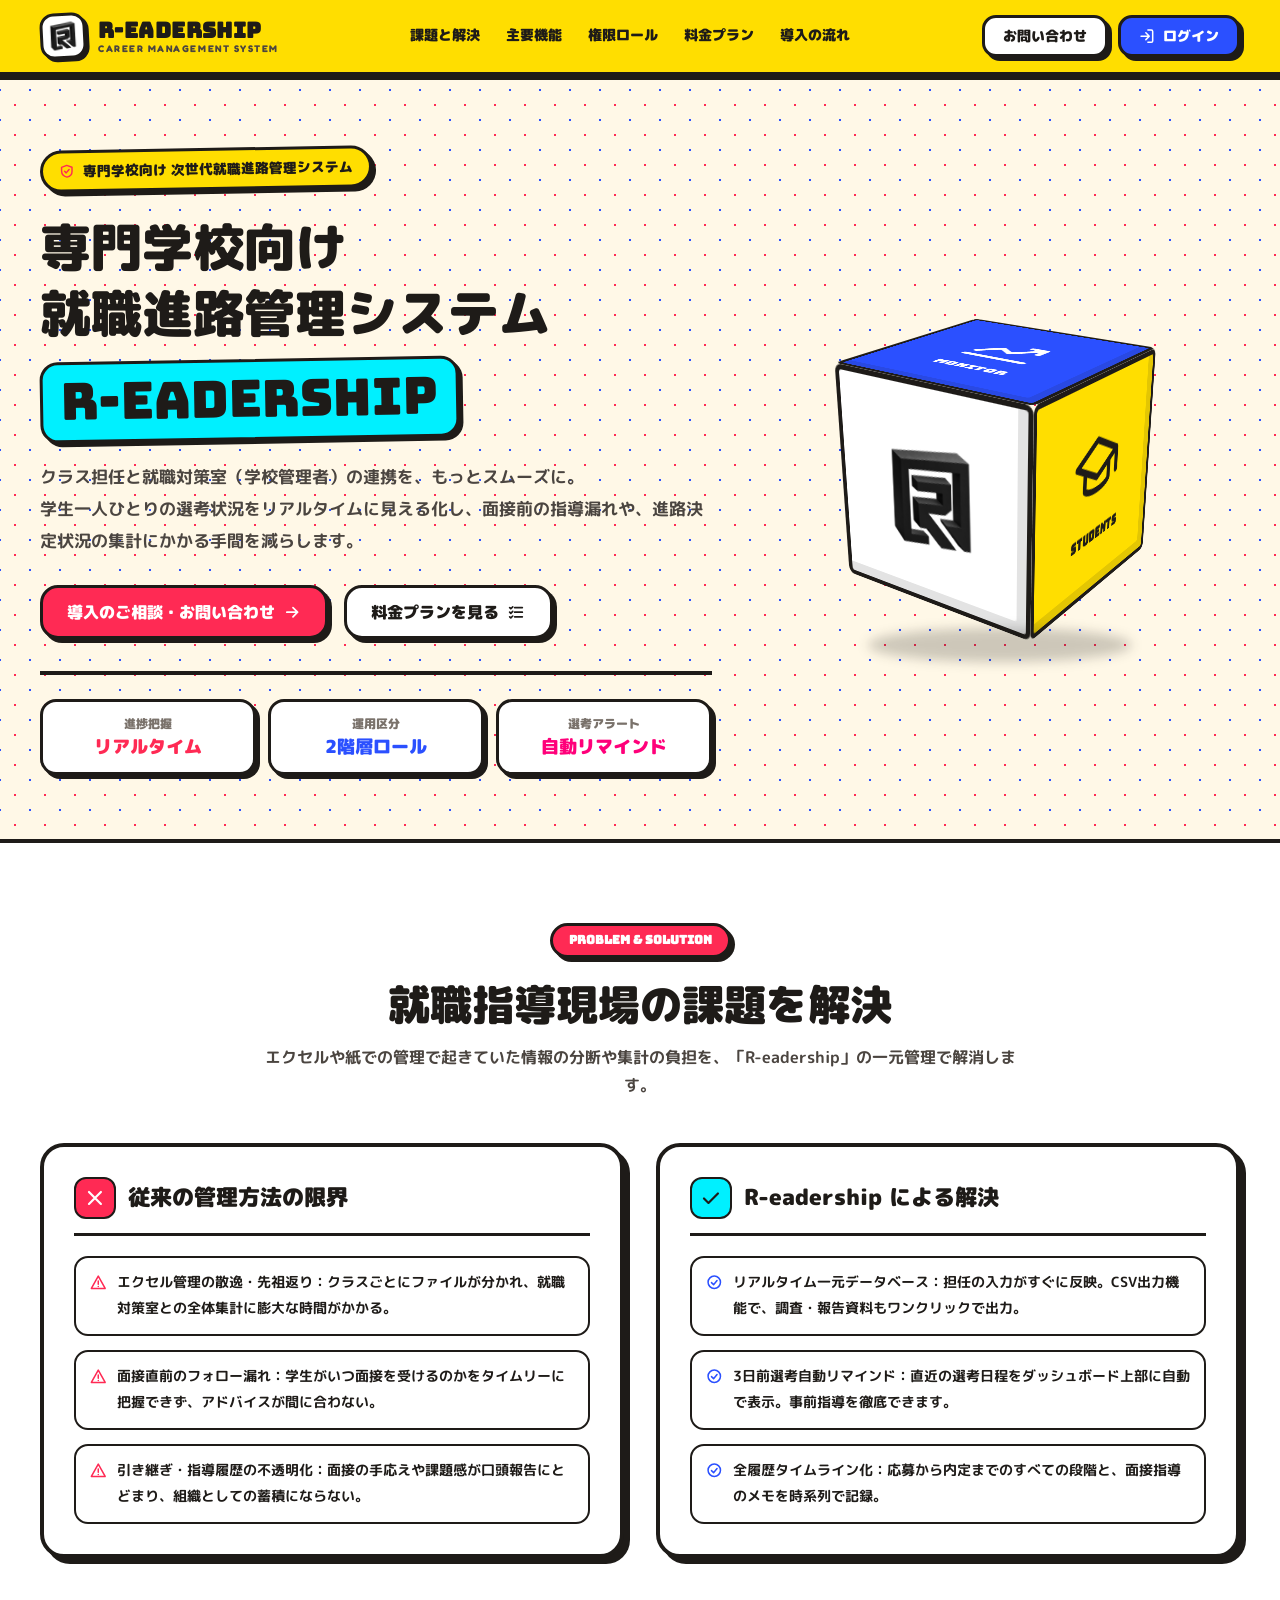
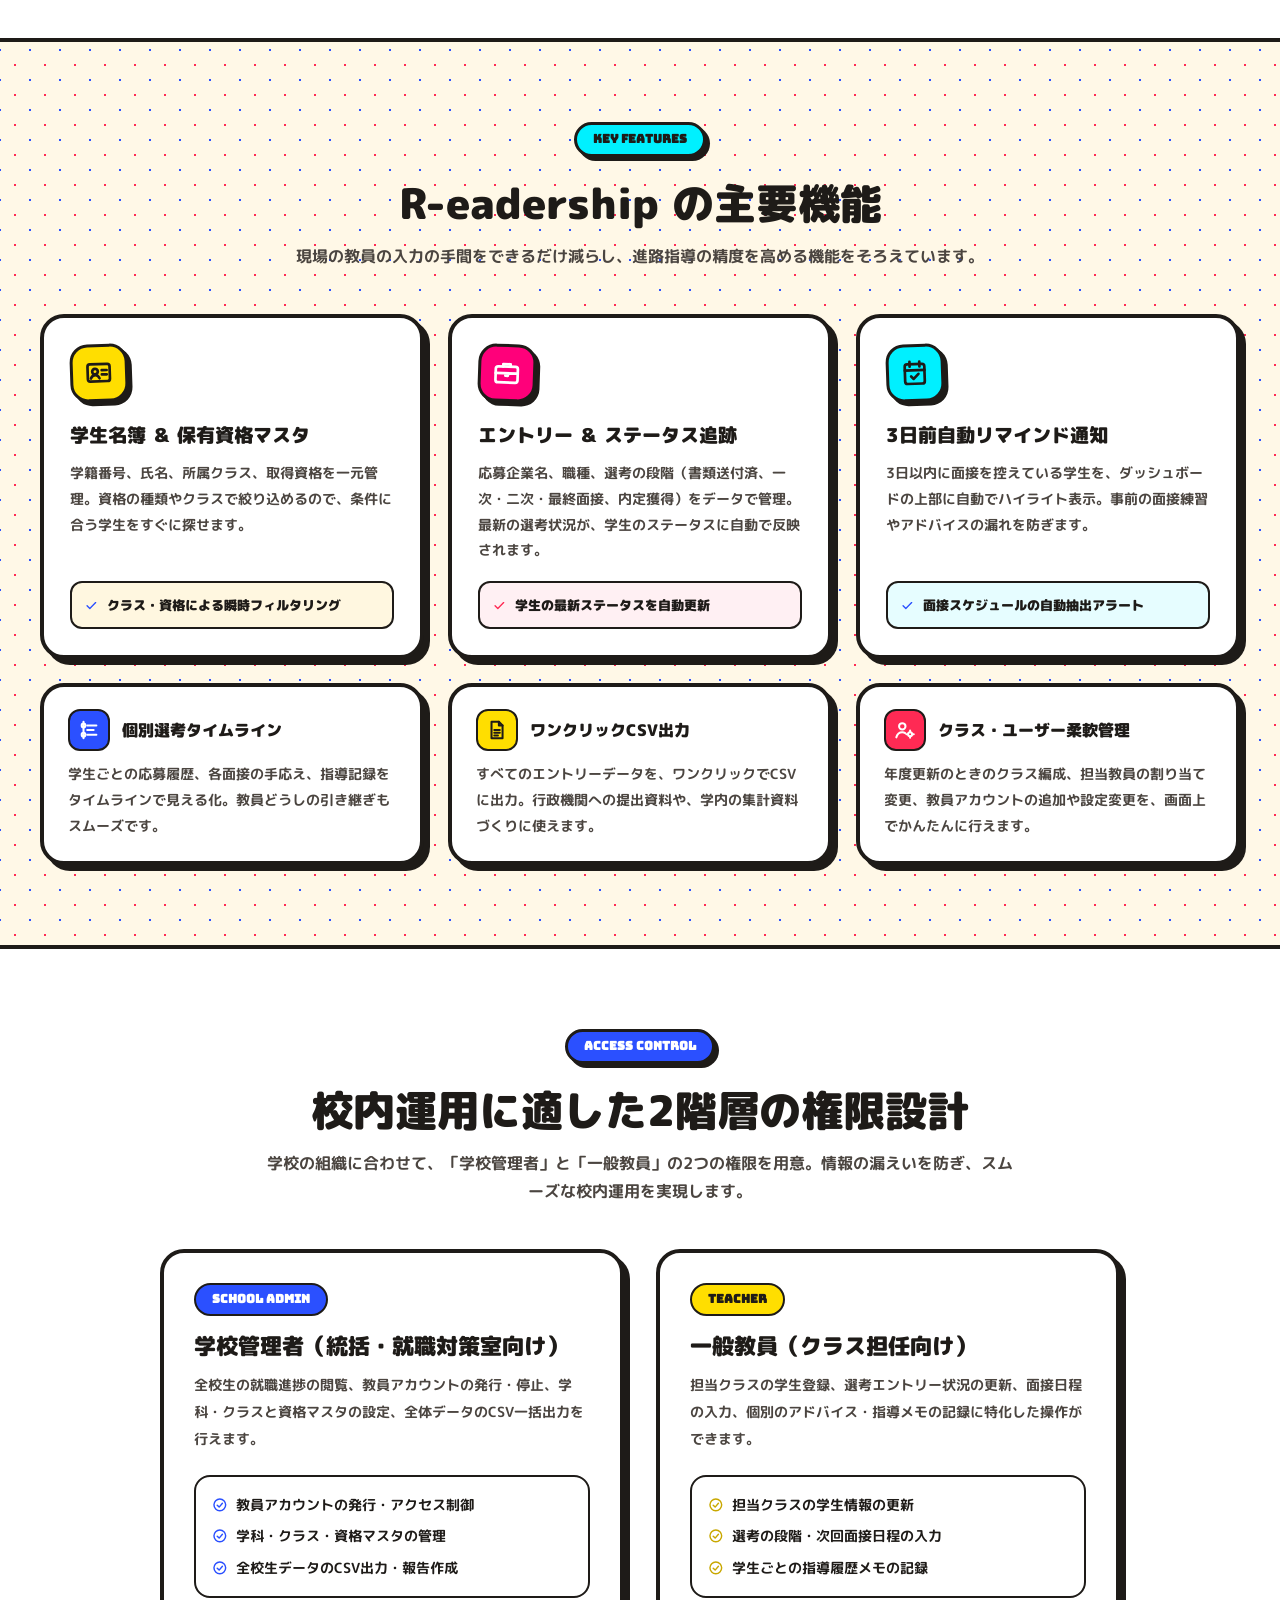
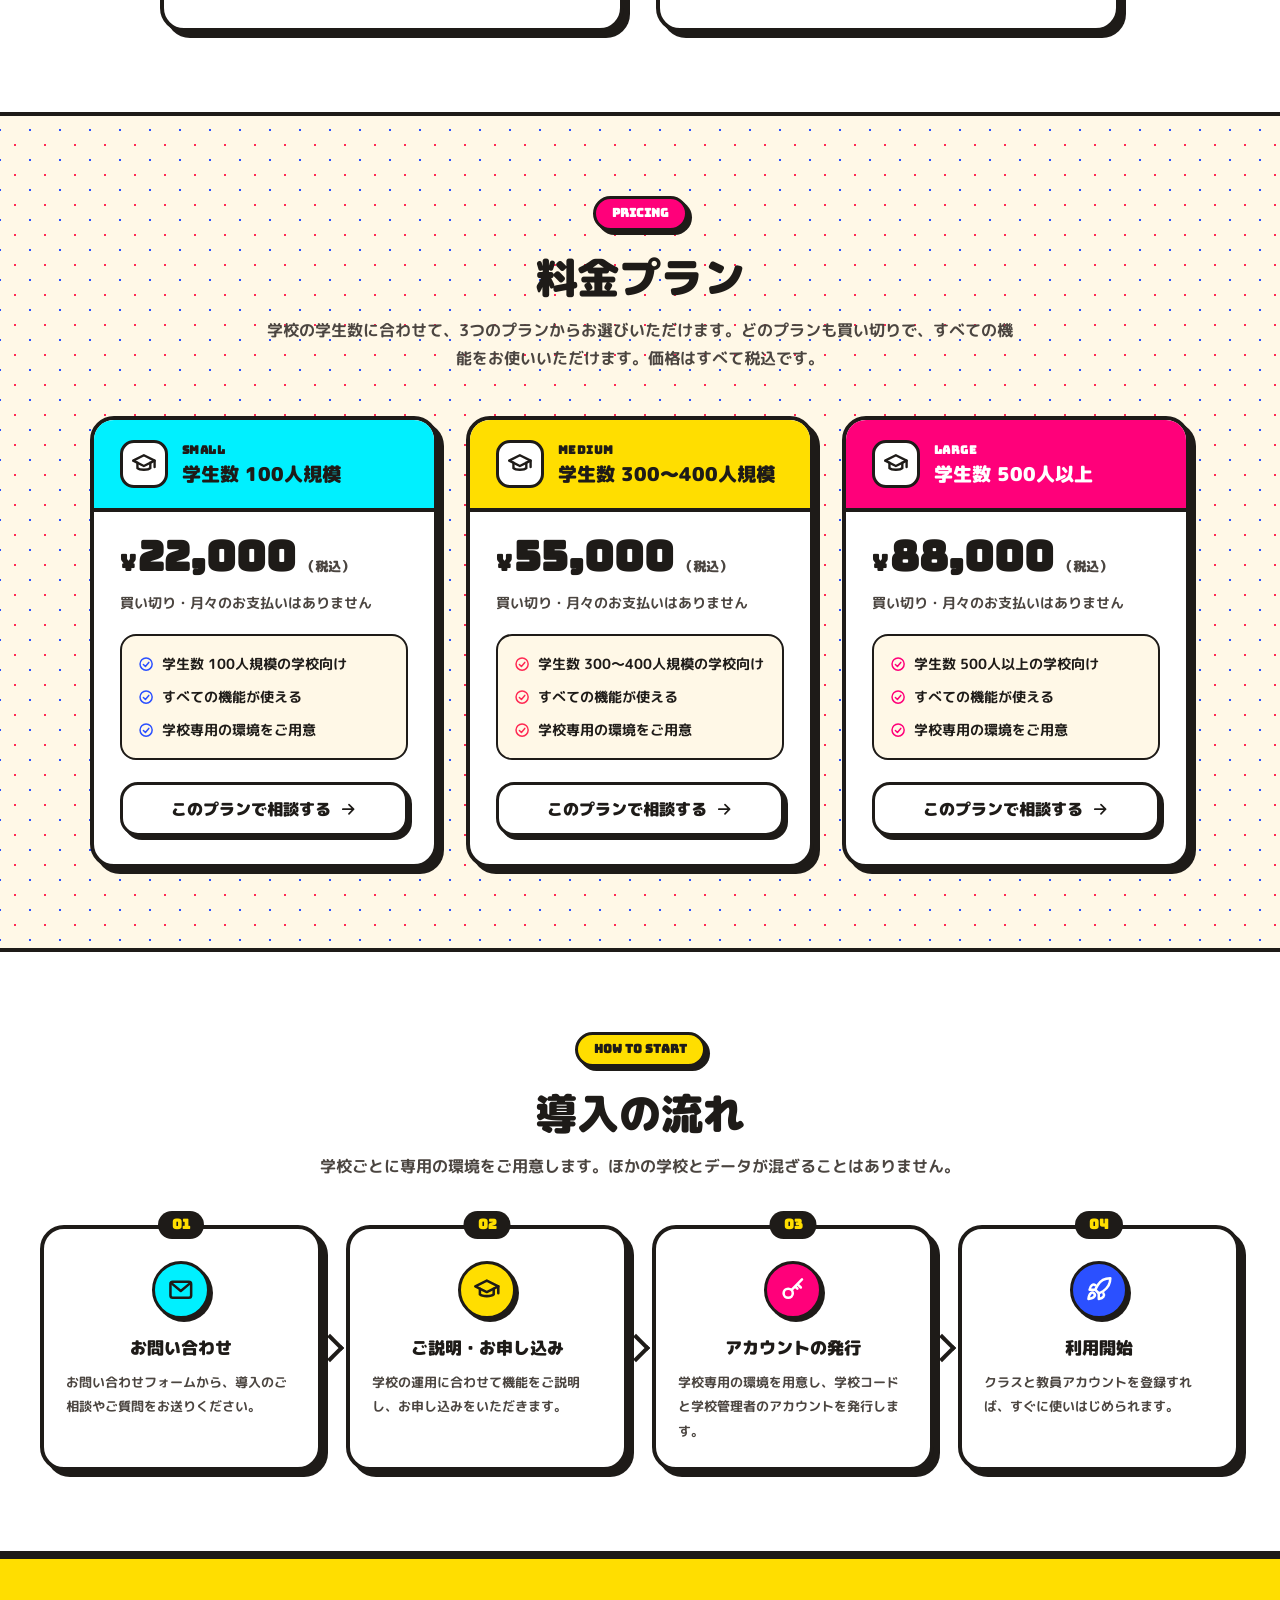
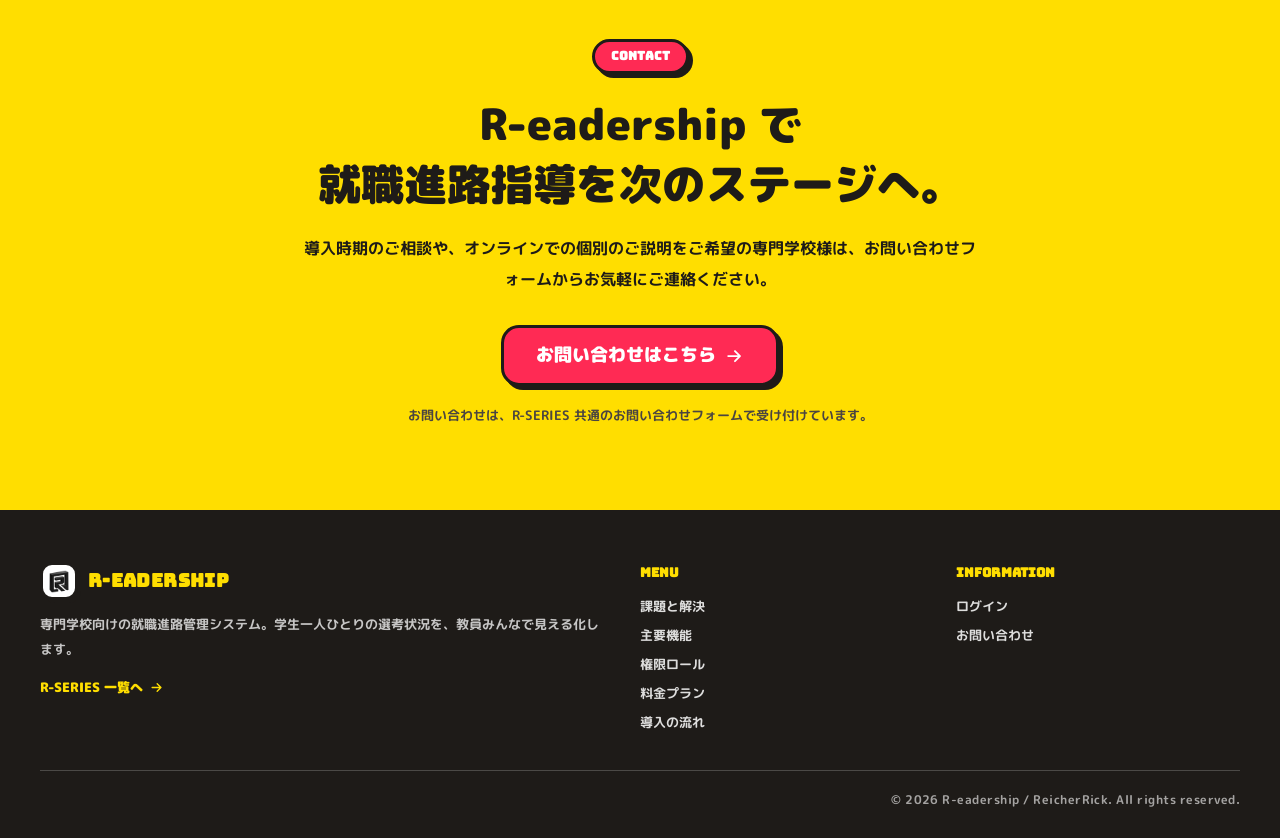
==== frontend/user/index.html @ 1d081dfb "feat(user): change pricing to one-time plans by number of students" ====
<!DOCTYPE html>
<html lang="ja">
<head>
    <meta charset="UTF-8">
    <meta name="viewport" content="width=device-width, initial-scale=1.0">
    <title>R-eadership | 専門学校向け 就職進路管理システム</title>
    <meta name="description" content="R-eadership（リーダーシップ）は、専門学校向けの就職進路管理システムです。学生ごとの選考状況をひと目で把握し、面接前の指導漏れや進路状況の集計の手間を減らします。">
    <link rel="icon" href="img/favicon.png" type="image/png">
    <link rel="preconnect" href="https://fonts.googleapis.com">
    <link rel="preconnect" href="https://fonts.gstatic.com" crossorigin>
    <link href="https://fonts.googleapis.com/css2?family=Bungee&family=Fredoka:wght@500;600;700&family=M+PLUS+Rounded+1c:wght@500;700;800;900&display=swap" rel="stylesheet">
    <link rel="stylesheet" href="css/lp.css">
</head>
<body>

    <!-- アイコン定義（線の太さをそろえたシンプルな線画） -->
    <svg width="0" height="0" class="sprite" aria-hidden="true">
        <symbol id="i-shield" viewBox="0 0 24 24"><path d="M12 3l8 3v6c0 4.5-3.4 8-8 9-4.6-1-8-4.5-8-9V6z"/><path d="M8.5 12l2.5 2.5 4.5-5"/></symbol>
                <symbol id="i-list" viewBox="0 0 24 24"><path d="M10 6h10M10 12h10M10 18h10"/><path d="M3.5 6l1.5 1.5L7.5 5M3.5 12l1.5 1.5 2.5-2.5M3.5 18l1.5 1.5 2.5-2.5"/></symbol>
        <symbol id="i-chart" viewBox="0 0 24 24"><path d="M3 20h18"/><path d="M4 16l5-5 4 3 7-7"/><path d="M16 7h4v4"/></symbol>
        <symbol id="i-arrow-right" viewBox="0 0 24 24"><path d="M5 12h14M13 6l6 6-6 6"/></symbol>
        <symbol id="i-check-circle" viewBox="0 0 24 24"><circle cx="12" cy="12" r="9"/><path d="M8 12.5l3 3 5-6"/></symbol>
        <symbol id="i-check" viewBox="0 0 24 24"><path d="M5 12.5l4.5 4.5L19 7.5"/></symbol>
        <symbol id="i-lock" viewBox="0 0 24 24"><rect x="5" y="11" width="14" height="10" rx="2"/><path d="M8 11V7a4 4 0 0 1 8 0v4"/></symbol>
        <symbol id="i-x" viewBox="0 0 24 24"><path d="M6 6l12 12M18 6L6 18"/></symbol>
        <symbol id="i-warn" viewBox="0 0 24 24"><path d="M12 3l10 18H2z"/><path d="M12 10v5M12 18h.01"/></symbol>
        <symbol id="i-idcard" viewBox="0 0 24 24"><rect x="3" y="5" width="18" height="14" rx="2"/><circle cx="9" cy="11" r="2.3"/><path d="M5.5 16.5c.8-1.8 2-2.6 3.5-2.6s2.7.8 3.5 2.6M14.5 10h4M14.5 13.5h4"/></symbol>
        <symbol id="i-briefcase" viewBox="0 0 24 24"><rect x="3" y="7" width="18" height="13" rx="2"/><path d="M9 7V5h6v2M3 12.5h18M11 12.5v2h2v-2"/></symbol>
        <symbol id="i-calendar" viewBox="0 0 24 24"><rect x="4" y="5" width="16" height="16" rx="2"/><path d="M8 3v4M16 3v4M4 10h16M9 15l2 2 4-4"/></symbol>
        <symbol id="i-timeline" viewBox="0 0 24 24"><path d="M6 3v18"/><circle cx="6" cy="7" r="2"/><circle cx="6" cy="17" r="2"/><path d="M10 7h10M10 12h7M10 17h10"/></symbol>
        <symbol id="i-csv" viewBox="0 0 24 24"><path d="M6 3h8l4 4v14H6z"/><path d="M14 3v4h4"/><path d="M9 12h6M9 15h6M9 18h4"/></symbol>
        <symbol id="i-usergear" viewBox="0 0 24 24"><circle cx="9" cy="8" r="3.5"/><path d="M2.5 20c1-3.5 3.5-5.5 6.5-5.5 1.2 0 2.3.3 3.2.8"/><circle cx="17.5" cy="16.5" r="2.2"/><path d="M17.5 12.5v1.8M17.5 18.7v1.8M13.5 16.5h1.8M19.7 16.5h1.8"/></symbol>
        <symbol id="i-mail" viewBox="0 0 24 24"><rect x="3" y="5" width="18" height="14" rx="2"/><path d="M3.5 6l8.5 7 8.5-7"/></symbol>
        <symbol id="i-key" viewBox="0 0 24 24"><circle cx="8" cy="15" r="4"/><path d="M11 12l9-9M16 7l3 3M14 9l2 2"/></symbol>
        <symbol id="i-school" viewBox="0 0 24 24"><path d="M2 9l10-5 10 5-10 5z"/><path d="M6 11v5c2 2 10 2 12 0v-5M22 9v6"/></symbol>
        <symbol id="i-login" viewBox="0 0 24 24"><path d="M10 17l5-5-5-5M15 12H3"/><path d="M13 3h5a2 2 0 0 1 2 2v14a2 2 0 0 1-2 2h-5"/></symbol>
        <symbol id="i-rocket" viewBox="0 0 24 24"><path d="M5 15c-1.5 1.2-2 5-2 5s3.8-.5 5-2c.7-.8.7-2.1-.1-2.9a2.1 2.1 0 0 0-2.9-.1z"/><path d="M12 15l-3-3a22 22 0 0 1 2-4A12.9 12.9 0 0 1 22 2c0 2.7-.8 7.5-6 11a22 22 0 0 1-4 2z"/><path d="M9 12H4s.5-3 2-4c1.6-1.1 3 0 3 0M12 15v5s3-.5 4-2c1.1-1.6 0-3 0-3"/></symbol>
    </svg>

    <!-- ================= HEADER ================= -->
    <header class="site-header" id="top">
        <div class="header-inner">
            <a href="#top" class="brand" aria-label="R-eadership トップへ">
                <span class="brand-mark"><img src="img/logo.png" alt="" width="30" height="34"></span>
                <span class="brand-text">
                    <span class="brand-name">R-eadership</span>
                    <span class="brand-sub">CAREER MANAGEMENT SYSTEM</span>
                </span>
            </a>
            <nav class="header-nav" aria-label="ページ内メニュー">
                <a href="#problems">課題と解決</a>
                <a href="#features">主要機能</a>
                <a href="#roles">権限ロール</a>
                <a href="#pricing">料金プラン</a>
                <a href="#flow">導入の流れ</a>
            </nav>
            <div class="header-actions">
                <a href="https://jprojectsriki-cpu.github.io/rikis_collection/#contact" class="pop-btn btn-white btn-sm header-contact">
                    <span>お問い合わせ</span>
                </a>
                <a href="login.html" class="pop-btn btn-blue btn-sm header-login">
                    <svg class="icon"><use href="#i-login"/></svg><span>ログイン</span>
                </a>
            </div>
        </div>
    </header>

    <main>
        <!-- ================= HERO ================= -->
        <section class="hero">
            <div class="container hero-grid">
                <div class="hero-text">
                    <p class="hero-badge"><svg class="icon"><use href="#i-shield"/></svg>専門学校向け 次世代就職進路管理システム</p>
                    <h1 class="hero-title">
                        専門学校向け<br>
                        就職進路管理システム<br>
                        <span class="hero-name">R-eadership</span>
                    </h1>
                    <p class="hero-lead">
                        クラス担任と就職対策室（学校管理者）の連携を、もっとスムーズに。<br class="hide-sp">
                        学生一人ひとりの選考状況をリアルタイムに見える化し、面接前の指導漏れや、進路決定状況の集計にかかる手間を減らします。
                    </p>
                    <div class="hero-actions">
                        <a href="https://jprojectsriki-cpu.github.io/rikis_collection/#contact" class="pop-btn btn-red">
                            <span>導入のご相談・お問い合わせ</span><svg class="icon"><use href="#i-arrow-right"/></svg>
                        </a>
                        <a href="#pricing" class="pop-btn btn-white">
                            <span>料金プランを見る</span><svg class="icon"><use href="#i-list"/></svg>
                        </a>
                    </div>
                    <div class="hero-metrics">
                        <div class="metric">
                            <p class="metric-label">進捗把握</p>
                            <p class="metric-value c-red">リアルタイム</p>
                        </div>
                        <div class="metric">
                            <p class="metric-label">運用区分</p>
                            <p class="metric-value c-blue">2階層ロール</p>
                        </div>
                        <div class="metric">
                            <p class="metric-label">選考アラート</p>
                            <p class="metric-value c-pink">自動リマインド</p>
                        </div>
                    </div>
                </div>

                <!-- 3Dのオブジェクト（ゆっくり回るキューブ） -->
                <div class="hero-visual" aria-hidden="true">
                    <div class="cube-scene">
                        <div class="cube">
                            <div class="cube-face face-front"><img src="img/logo.png" alt="" width="96" height="110"></div>
                            <div class="cube-face face-right bg-yellow"><svg class="icon"><use href="#i-school"/></svg><span>STUDENTS</span></div>
                            <div class="cube-face face-back bg-cyan"><svg class="icon"><use href="#i-briefcase"/></svg><span>ENTRY</span></div>
                            <div class="cube-face face-left bg-pink c-white"><svg class="icon"><use href="#i-calendar"/></svg><span>REMIND</span></div>
                            <div class="cube-face face-top bg-blue c-white"><svg class="icon"><use href="#i-chart"/></svg><span>MONITOR</span></div>
                            <div class="cube-face face-bottom bg-red c-white"><svg class="icon"><use href="#i-check-circle"/></svg><span>SUCCESS</span></div>
                        </div>
                        <div class="cube-shadow"></div>
                    </div>
                </div>
            </div>
        </section>

        <!-- ================= 課題と解決 ================= -->
        <section class="section section-white" id="problems">
            <div class="container">
                <div class="section-head">
                    <span class="section-badge bg-red">PROBLEM &amp; SOLUTION</span>
                    <h2 class="section-title">就職指導現場の課題を解決</h2>
                    <p class="section-lead">エクセルや紙での管理で起きていた情報の分断や集計の負担を、「R-eadership」の一元管理で解消します。</p>
                </div>

                <div class="compare">
                    <div class="compare-card pop-card bg-cream">
                        <div class="compare-head">
                            <span class="compare-icon bg-red"><svg class="icon"><use href="#i-x"/></svg></span>
                            <h3>従来の管理方法の限界</h3>
                        </div>
                        <ul class="compare-list">
                            <li><svg class="icon c-red"><use href="#i-warn"/></svg><span><strong>エクセル管理の散逸・先祖返り：</strong>クラスごとにファイルが分かれ、就職対策室との全体集計に膨大な時間がかかる。</span></li>
                            <li><svg class="icon c-red"><use href="#i-warn"/></svg><span><strong>面接直前のフォロー漏れ：</strong>学生がいつ面接を受けるのかをタイムリーに把握できず、アドバイスが間に合わない。</span></li>
                            <li><svg class="icon c-red"><use href="#i-warn"/></svg><span><strong>引き継ぎ・指導履歴の不透明化：</strong>面接の手応えや課題感が口頭報告にとどまり、組織としての蓄積にならない。</span></li>
                        </ul>
                    </div>

                    <div class="compare-card pop-card bg-amber-strong">
                        <div class="compare-head">
                            <span class="compare-icon bg-cyan"><svg class="icon"><use href="#i-check"/></svg></span>
                            <h3>R-eadership による解決</h3>
                        </div>
                        <ul class="compare-list">
                            <li><svg class="icon c-blue"><use href="#i-check-circle"/></svg><span><strong>リアルタイム一元データベース：</strong>担任の入力がすぐに反映。CSV出力機能で、調査・報告資料もワンクリックで出力。</span></li>
                            <li><svg class="icon c-blue"><use href="#i-check-circle"/></svg><span><strong>3日前選考自動リマインド：</strong>直近の選考日程をダッシュボード上部に自動で表示。事前指導を徹底できます。</span></li>
                            <li><svg class="icon c-blue"><use href="#i-check-circle"/></svg><span><strong>全履歴タイムライン化：</strong>応募から内定までのすべての段階と、面接指導のメモを時系列で記録。</span></li>
                        </ul>
                    </div>
                </div>
            </div>
        </section>

        <!-- ================= 主要機能 ================= -->
        <section class="section" id="features">
            <div class="container">
                <div class="section-head">
                    <span class="section-badge bg-cyan">KEY FEATURES</span>
                    <h2 class="section-title">R-eadership の主要機能</h2>
                    <p class="section-lead">現場の教員の入力の手間をできるだけ減らし、進路指導の精度を高める機能をそろえています。</p>
                </div>

                <div class="feature-grid">
                    <article class="feature pop-card">
                        <div>
                            <span class="feature-icon bg-yellow tilt-l"><svg class="icon"><use href="#i-idcard"/></svg></span>
                            <h3>学生名簿 ＆ 保有資格マスタ</h3>
                            <p>学籍番号、氏名、所属クラス、取得資格を一元管理。資格の種類やクラスで絞り込めるので、条件に合う学生をすぐに探せます。</p>
                        </div>
                        <p class="feature-point bg-amber"><svg class="icon c-blue"><use href="#i-check"/></svg>クラス・資格による瞬時フィルタリング</p>
                    </article>
                    <article class="feature pop-card">
                        <div>
                            <span class="feature-icon bg-pink c-white tilt-r"><svg class="icon"><use href="#i-briefcase"/></svg></span>
                            <h3>エントリー ＆ ステータス追跡</h3>
                            <p>応募企業名、職種、選考の段階（書類送付済、一次・二次・最終面接、内定獲得）をデータで管理。最新の選考状況が、学生のステータスに自動で反映されます。</p>
                        </div>
                        <p class="feature-point bg-rose"><svg class="icon c-red"><use href="#i-check"/></svg>学生の最新ステータスを自動更新</p>
                    </article>
                    <article class="feature pop-card">
                        <div>
                            <span class="feature-icon bg-cyan tilt-l"><svg class="icon"><use href="#i-calendar"/></svg></span>
                            <h3>3日前自動リマインド通知</h3>
                            <p>3日以内に面接を控えている学生を、ダッシュボードの上部に自動でハイライト表示。事前の面接練習やアドバイスの漏れを防ぎます。</p>
                        </div>
                        <p class="feature-point bg-cyan-soft"><svg class="icon c-blue"><use href="#i-check"/></svg>面接スケジュールの自動抽出アラート</p>
                    </article>
                </div>

                <div class="feature-grid sub">
                    <article class="sub-feature pop-card">
                        <div class="sub-head">
                            <span class="sub-icon bg-blue c-white"><svg class="icon"><use href="#i-timeline"/></svg></span>
                            <h3>個別選考タイムライン</h3>
                        </div>
                        <p>学生ごとの応募履歴、各面接の手応え、指導記録をタイムラインで見える化。教員どうしの引き継ぎもスムーズです。</p>
                    </article>
                    <article class="sub-feature pop-card">
                        <div class="sub-head">
                            <span class="sub-icon bg-yellow"><svg class="icon"><use href="#i-csv"/></svg></span>
                            <h3>ワンクリックCSV出力</h3>
                        </div>
                        <p>すべてのエントリーデータを、ワンクリックでCSVに出力。行政機関への提出資料や、学内の集計資料づくりに使えます。</p>
                    </article>
                    <article class="sub-feature pop-card">
                        <div class="sub-head">
                            <span class="sub-icon bg-red c-white"><svg class="icon"><use href="#i-usergear"/></svg></span>
                            <h3>クラス・ユーザー柔軟管理</h3>
                        </div>
                        <p>年度更新のときのクラス編成、担当教員の割り当て変更、教員アカウントの追加や設定変更を、画面上でかんたんに行えます。</p>
                    </article>
                </div>
            </div>
        </section>

        <!-- ================= 権限ロール ================= -->
        <section class="section section-white" id="roles">
            <div class="container">
                <div class="section-head">
                    <span class="section-badge bg-blue c-white">ACCESS CONTROL</span>
                    <h2 class="section-title">校内運用に適した2階層の権限設計</h2>
                    <p class="section-lead">学校の組織に合わせて、「学校管理者」と「一般教員」の2つの権限を用意。情報の漏えいを防ぎ、スムーズな校内運用を実現します。</p>
                </div>

                <div class="roles">
                    <article class="role pop-card bg-cream">
                        <div>
                            <span class="role-badge bg-blue c-white">SCHOOL ADMIN</span>
                            <h3>学校管理者（統括・就職対策室向け）</h3>
                            <p>全校生の就職進捗の閲覧、教員アカウントの発行・停止、学科・クラスと資格マスタの設定、全体データのCSV一括出力を行えます。</p>
                        </div>
                        <ul class="role-list">
                            <li><svg class="icon c-blue"><use href="#i-check-circle"/></svg>教員アカウントの発行・アクセス制御</li>
                            <li><svg class="icon c-blue"><use href="#i-check-circle"/></svg>学科・クラス・資格マスタの管理</li>
                            <li><svg class="icon c-blue"><use href="#i-check-circle"/></svg>全校生データのCSV出力・報告作成</li>
                        </ul>
                    </article>
                    <article class="role pop-card bg-cream">
                        <div>
                            <span class="role-badge bg-yellow">TEACHER</span>
                            <h3>一般教員（クラス担任向け）</h3>
                            <p>担当クラスの学生登録、選考エントリー状況の更新、面接日程の入力、個別のアドバイス・指導メモの記録に特化した操作ができます。</p>
                        </div>
                        <ul class="role-list">
                            <li><svg class="icon c-yellow-dark"><use href="#i-check-circle"/></svg>担当クラスの学生情報の更新</li>
                            <li><svg class="icon c-yellow-dark"><use href="#i-check-circle"/></svg>選考の段階・次回面接日程の入力</li>
                            <li><svg class="icon c-yellow-dark"><use href="#i-check-circle"/></svg>学生ごとの指導履歴メモの記録</li>
                        </ul>
                    </article>
                </div>
            </div>
        </section>

        <!-- ================= 料金プラン ================= -->
        <section class="section" id="pricing">
            <div class="container">
                <div class="section-head">
                    <span class="section-badge bg-pink c-white">PRICING</span>
                    <h2 class="section-title">料金プラン</h2>
                    <p class="section-lead">学校の学生数に合わせて、3つのプランからお選びいただけます。どのプランも<strong>買い切り</strong>で、すべての機能をお使いいただけます。価格はすべて税込です。</p>
                </div>

                <div class="plans">
                    <article class="plan pop-card">
                        <div class="plan-head bg-cyan">
                            <span class="plan-icon"><svg class="icon"><use href="#i-school"/></svg></span>
                            <div>
                                <p class="plan-kicker">SMALL</p>
                                <h3 class="plan-name">学生数 100人規模</h3>
                            </div>
                        </div>
                        <p class="plan-price"><span class="plan-yen">¥</span>22,000<span class="plan-unit">（税込）</span></p>
                        <p class="plan-desc">買い切り・月々のお支払いはありません</p>
                        <ul class="plan-list">
                            <li><svg class="icon c-blue"><use href="#i-check-circle"/></svg>学生数 100人規模の学校向け</li>
                            <li><svg class="icon c-blue"><use href="#i-check-circle"/></svg>すべての機能が使える</li>
                            <li><svg class="icon c-blue"><use href="#i-check-circle"/></svg>学校専用の環境をご用意</li>
                        </ul>
                        <a href="https://jprojectsriki-cpu.github.io/rikis_collection/#contact" class="pop-btn btn-white plan-btn"><span>このプランで相談する</span><svg class="icon"><use href="#i-arrow-right"/></svg></a>
                    </article>

                    <article class="plan pop-card">
                        <div class="plan-head bg-yellow">
                            <span class="plan-icon"><svg class="icon"><use href="#i-school"/></svg></span>
                            <div>
                                <p class="plan-kicker">MEDIUM</p>
                                <h3 class="plan-name">学生数 300〜400人規模</h3>
                            </div>
                        </div>
                        <p class="plan-price"><span class="plan-yen">¥</span>55,000<span class="plan-unit">（税込）</span></p>
                        <p class="plan-desc">買い切り・月々のお支払いはありません</p>
                        <ul class="plan-list">
                            <li><svg class="icon c-red"><use href="#i-check-circle"/></svg>学生数 300〜400人規模の学校向け</li>
                            <li><svg class="icon c-red"><use href="#i-check-circle"/></svg>すべての機能が使える</li>
                            <li><svg class="icon c-red"><use href="#i-check-circle"/></svg>学校専用の環境をご用意</li>
                        </ul>
                        <a href="https://jprojectsriki-cpu.github.io/rikis_collection/#contact" class="pop-btn btn-white plan-btn"><span>このプランで相談する</span><svg class="icon"><use href="#i-arrow-right"/></svg></a>
                    </article>

                    <article class="plan pop-card">
                        <div class="plan-head bg-pink c-white">
                            <span class="plan-icon"><svg class="icon"><use href="#i-school"/></svg></span>
                            <div>
                                <p class="plan-kicker">LARGE</p>
                                <h3 class="plan-name">学生数 500人以上</h3>
                            </div>
                        </div>
                        <p class="plan-price"><span class="plan-yen">¥</span>88,000<span class="plan-unit">（税込）</span></p>
                        <p class="plan-desc">買い切り・月々のお支払いはありません</p>
                        <ul class="plan-list">
                            <li><svg class="icon c-pink"><use href="#i-check-circle"/></svg>学生数 500人以上の学校向け</li>
                            <li><svg class="icon c-pink"><use href="#i-check-circle"/></svg>すべての機能が使える</li>
                            <li><svg class="icon c-pink"><use href="#i-check-circle"/></svg>学校専用の環境をご用意</li>
                        </ul>
                        <a href="https://jprojectsriki-cpu.github.io/rikis_collection/#contact" class="pop-btn btn-white plan-btn"><span>このプランで相談する</span><svg class="icon"><use href="#i-arrow-right"/></svg></a>
                    </article>
                </div>
            </div>
        </section>

        <!-- ================= 導入の流れ ================= -->
        <section class="section section-white" id="flow">
            <div class="container">
                <div class="section-head">
                    <span class="section-badge bg-yellow">HOW TO START</span>
                    <h2 class="section-title">導入の流れ</h2>
                    <p class="section-lead">学校ごとに専用の環境をご用意します。ほかの学校とデータが混ざることはありません。</p>
                </div>

                <ol class="flow">
                    <li class="flow-step pop-card">
                        <span class="flow-no">01</span>
                        <span class="flow-icon bg-cyan"><svg class="icon"><use href="#i-mail"/></svg></span>
                        <h3>お問い合わせ</h3>
                        <p>お問い合わせフォームから、導入のご相談やご質問をお送りください。</p>
                    </li>
                    <li class="flow-step pop-card">
                        <span class="flow-no">02</span>
                        <span class="flow-icon bg-yellow"><svg class="icon"><use href="#i-school"/></svg></span>
                        <h3>ご説明・お申し込み</h3>
                        <p>学校の運用に合わせて機能をご説明し、お申し込みをいただきます。</p>
                    </li>
                    <li class="flow-step pop-card">
                        <span class="flow-no">03</span>
                        <span class="flow-icon bg-pink c-white"><svg class="icon"><use href="#i-key"/></svg></span>
                        <h3>アカウントの発行</h3>
                        <p>学校専用の環境を用意し、学校コードと学校管理者のアカウントを発行します。</p>
                    </li>
                    <li class="flow-step pop-card">
                        <span class="flow-no">04</span>
                        <span class="flow-icon bg-blue c-white"><svg class="icon"><use href="#i-rocket"/></svg></span>
                        <h3>利用開始</h3>
                        <p>クラスと教員アカウントを登録すれば、すぐに使いはじめられます。</p>
                    </li>
                </ol>
            </div>
        </section>

        <!-- ================= CTA ================= -->
        <section class="cta" id="contact">
            <div class="container cta-inner">
                <span class="section-badge bg-red">CONTACT</span>
                <h2 class="cta-title">R-eadership で<br>就職進路指導を次のステージへ。</h2>
                <p class="cta-lead">導入時期のご相談や、オンラインでの個別のご説明をご希望の専門学校様は、お問い合わせフォームからお気軽にご連絡ください。</p>
                <a href="https://jprojectsriki-cpu.github.io/rikis_collection/#contact" class="pop-btn btn-red btn-lg">
                    <span>お問い合わせはこちら</span><svg class="icon"><use href="#i-arrow-right"/></svg>
                </a>
                <p class="cta-note">お問い合わせは、R-SERIES 共通のお問い合わせフォームで受け付けています。</p>
            </div>
        </section>
    </main>

    <!-- ================= FOOTER ================= -->
    <footer class="site-footer">
        <div class="container">
            <div class="footer-grid">
                <div class="footer-brand">
                    <div class="footer-logo">
                        <span class="brand-mark is-small"><img src="img/logo.png" alt="" width="24" height="28"></span>
                        <span class="brand-name">R-eadership</span>
                    </div>
                    <p>専門学校向けの就職進路管理システム。学生一人ひとりの選考状況を、教員みんなで見える化します。</p>
                    <a href="https://jprojectsriki-cpu.github.io/rikis_collection/" class="footer-series"><span>R-SERIES 一覧へ</span><svg class="icon"><use href="#i-arrow-right"/></svg></a>
                </div>
                <div class="footer-col">
                    <p class="footer-head">MENU</p>
                    <ul>
                        <li><a href="#problems">課題と解決</a></li>
                        <li><a href="#features">主要機能</a></li>
                        <li><a href="#roles">権限ロール</a></li>
                        <li><a href="#pricing">料金プラン</a></li>
                        <li><a href="#flow">導入の流れ</a></li>
                    </ul>
                </div>
                <div class="footer-col">
                    <p class="footer-head">INFORMATION</p>
                    <ul>
                        <li><a href="login.html">ログイン</a></li>
                        <li><a href="https://jprojectsriki-cpu.github.io/rikis_collection/#contact">お問い合わせ</a></li>
                    </ul>
                </div>
            </div>
            <p class="copyright">&copy; 2026 R-eadership / ReicherRick. All rights reserved.</p>
        </div>
    </footer>

</body>
</html>
---- frontend/user/css/lp.css ----
/* =========================================================
 * R-eadership LP（専門学校向け 就職進路管理システム）
 * ========================================================= */
:root {
    --red: #FF2A54;
    --yellow: #FFDE00;
    --yellow-dark: #C9A800;
    --blue: #2B50FF;
    --cyan: #00F0FF;
    --pink: #FF007A;
    --dark: #1E1B18;
    --bg: #FFF8E7;
    --amber: #FFF7E0;
    --amber-strong: #FEF0C7;
    --rose: #FFF0F3;
    --cyan-soft: #E6FDFF;
    --text: #1E1B18;
    --text-sub: #4B4540;
    --text-muted: #7A726B;
    --font: 'Fredoka', 'M PLUS Rounded 1c', sans-serif;
    --font-jp: 'M PLUS Rounded 1c', sans-serif;
    --font-display: 'Bungee', 'M PLUS Rounded 1c', sans-serif;
    --header-h: 72px;
}

*, *::before, *::after { margin: 0; padding: 0; box-sizing: border-box; }
html { scroll-behavior: smooth; scroll-padding-top: calc(var(--header-h) + 12px); }
body {
    font-family: var(--font);
    font-weight: 700;
    color: var(--text);
    line-height: 1.75;
    background-color: var(--bg);
    background-image:
        radial-gradient(var(--red) 0.75px, transparent 0.75px),
        radial-gradient(var(--blue) 0.75px, var(--bg) 0.75px);
    background-size: 30px 30px;
    background-position: 0 0, 15px 15px;
    overflow-x: hidden;
    -webkit-font-smoothing: antialiased;
}
img { max-width: 100%; display: block; }
a { color: inherit; }
ul, ol { list-style: none; }
:focus-visible { outline: 3px solid var(--blue); outline-offset: 3px; }
.sprite { position: absolute; }
.icon { width: 1.15em; height: 1.15em; flex: none; fill: none; stroke: currentColor; stroke-width: 2.2; stroke-linecap: round; stroke-linejoin: round; }
.container { width: min(1200px, 100% - 32px); margin: 0 auto; }

/* 色 */
.bg-red { background: var(--red); color: #fff; }
.bg-yellow { background: var(--yellow); color: var(--dark); }
.bg-blue { background: var(--blue); color: #fff; }
.bg-cyan { background: var(--cyan); color: var(--dark); }
.bg-pink { background: var(--pink); color: #fff; }
.bg-cream { background: var(--bg); }
.bg-amber { background: var(--amber); }
.bg-amber-strong { background: var(--amber-strong); }
.bg-rose { background: var(--rose); }
.bg-cyan-soft { background: var(--cyan-soft); }
.c-red { color: var(--red); }
.c-blue { color: var(--blue); }
.c-pink { color: var(--pink); }
.c-white { color: #fff; }
.c-yellow-dark { color: var(--yellow-dark); }

/* 部品 */
.pop-card { border: 4px solid var(--dark); box-shadow: 6px 6px 0 var(--dark); border-radius: 24px; background: #fff; }
.pop-btn {
    display: inline-flex; align-items: center; justify-content: center; gap: 8px;
    min-height: 52px; padding: 10px 24px;
    border: 3px solid var(--dark); border-radius: 18px; box-shadow: 4px 4px 0 var(--dark);
    font-family: var(--font-jp); font-weight: 900; font-size: 1rem; text-decoration: none;
    transition: transform 0.15s ease, box-shadow 0.15s ease, background 0.15s ease;
}
.pop-btn:hover { transform: translate(-2px, -2px); box-shadow: 7px 7px 0 var(--dark); }
.pop-btn:active { transform: translate(2px, 2px); box-shadow: 2px 2px 0 var(--dark); }
.btn-red { background: var(--red); color: #fff; }
.btn-blue { background: var(--blue); color: #fff; }
.btn-white { background: #fff; color: var(--dark); }
.btn-sm { min-height: 42px; padding: 6px 18px; font-size: 0.85rem; border-radius: 14px; }
.btn-lg { min-height: 60px; padding: 12px 32px; font-size: 1.1rem; }
.chip { display: inline-block; padding: 1px 8px; border-radius: 6px; font-family: var(--font-jp); font-size: 0.66rem; font-weight: 900; }

/* ---------- ヘッダー ---------- */
.site-header {
    position: sticky; top: 0; z-index: 50;
    background: var(--yellow);
    border-bottom: 4px solid var(--dark);
    box-shadow: 0 4px 0 var(--dark);
}
.header-inner { width: min(1200px, 100% - 32px); margin: 0 auto; min-height: var(--header-h); display: flex; align-items: center; justify-content: space-between; gap: 16px; }
.brand { display: flex; align-items: center; gap: 12px; text-decoration: none; }
.brand-mark { width: 46px; height: 46px; display: grid; place-items: center; flex: none; border-radius: 14px; background: #fff; border: 3px solid var(--dark); box-shadow: 3px 3px 0 var(--dark); transform: rotate(-3deg); transition: transform 0.25s; }
.brand-mark img { width: 26px; height: auto; }
.brand:hover .brand-mark { transform: rotate(6deg); }
.brand-mark.is-small { width: 38px; height: 38px; border-radius: 12px; transform: none; }
.brand-mark.is-small img { width: 20px; }
.brand-text { display: flex; flex-direction: column; line-height: 1.15; }
.brand-name { font-family: var(--font-display); font-size: 1.35rem; letter-spacing: 0.02em; }
.brand-sub { font-size: 0.6rem; font-weight: 700; letter-spacing: 0.16em; color: var(--text-sub); }
.header-nav { display: flex; gap: 26px; font-family: var(--font-jp); font-weight: 900; font-size: 0.9rem; }
.header-nav a { text-decoration: none; transition: color 0.15s; }
.header-nav a:hover { color: var(--red); }
.header-actions { display: flex; align-items: center; gap: 10px; }
.header-login .icon { font-size: 1.05em; }

/* ---------- ヒーロー ---------- */
.hero { padding: 72px 0 64px; }
.hero-grid { display: grid; grid-template-columns: minmax(0, 7fr) minmax(0, 5fr); gap: 48px; align-items: center; }
.hero-badge {
    display: inline-flex; align-items: center; gap: 8px;
    padding: 6px 16px; border-radius: 999px;
    background: var(--yellow); border: 3px solid var(--dark); box-shadow: 4px 4px 0 var(--dark);
    font-family: var(--font-jp); font-size: 0.85rem; font-weight: 900; transform: rotate(-1deg);
}
.hero-badge .icon { color: var(--red); }
.hero-title { margin-top: 24px; font-family: var(--font-jp); font-size: clamp(2rem, 4.4vw, 3.2rem); font-weight: 900; line-height: 1.3; }
.hero-name {
    display: inline-block; margin-top: 12px; padding: 4px 18px;
    background: var(--cyan); border: 3px solid var(--dark); border-radius: 18px; box-shadow: 4px 4px 0 var(--dark);
    font-family: var(--font-display); font-weight: 400; transform: rotate(-1deg);
}
.hero-lead { margin-top: 22px; font-family: var(--font-jp); font-size: 1.05rem; color: var(--text-sub); line-height: 1.9; }
.hero-actions { display: flex; flex-wrap: wrap; gap: 16px; margin-top: 28px; }
.hero-metrics { display: grid; grid-template-columns: repeat(3, 1fr); gap: 12px; margin-top: 32px; padding-top: 24px; border-top: 4px solid var(--dark); }
.metric { padding: 12px 8px; text-align: center; background: #fff; border: 3px solid var(--dark); border-radius: 16px; box-shadow: 4px 4px 0 var(--dark); }
.metric-label { font-family: var(--font-jp); font-size: 0.72rem; font-weight: 900; color: var(--text-muted); }
.metric-value { font-family: var(--font-jp); font-size: 1.15rem; font-weight: 900; line-height: 1.4; }

/* 3Dのオブジェクト（ゆっくり回るキューブ） */
.hero-visual { display: grid; place-items: center; min-height: 420px; }
.cube-scene { --size: 220px; position: relative; width: var(--size); height: var(--size); perspective: 900px; animation: float 4s ease-in-out infinite; }
@keyframes float {
    0%, 100% { translate: 0 0; }
    50% { translate: 0 -14px; }
}
.cube {
    position: relative; width: 100%; height: 100%;
    transform-style: preserve-3d;
    transform: rotateX(-22deg) rotateY(-35deg);
    animation: spin 14s linear infinite;
}
@keyframes spin {
    from { transform: rotateX(-22deg) rotateY(-35deg); }
    to   { transform: rotateX(-22deg) rotateY(325deg); }
}
.cube-face {
    position: absolute; inset: 0;
    display: flex; flex-direction: column; align-items: center; justify-content: center; gap: 10px;
    border: 5px solid var(--dark); border-radius: 8px;
    box-shadow: inset -10px -10px 0 rgba(30, 27, 24, 0.12);
    backface-visibility: hidden;
}
.cube-face .icon { width: 42%; height: 42%; stroke-width: 1.8; }
.cube-face span { font-family: var(--font-display); font-size: 0.95rem; letter-spacing: 0.04em; }
.cube-face img { width: 46%; height: auto; }
.face-front  { transform: translateZ(calc(var(--size) / 2)); background: #fff; }
.face-back   { transform: rotateY(180deg) translateZ(calc(var(--size) / 2)); }
.face-right  { transform: rotateY(90deg) translateZ(calc(var(--size) / 2)); }
.face-left   { transform: rotateY(-90deg) translateZ(calc(var(--size) / 2)); }
.face-top    { transform: rotateX(90deg) translateZ(calc(var(--size) / 2)); }
.face-bottom { transform: rotateX(-90deg) translateZ(calc(var(--size) / 2)); }
.cube-shadow {
    position: absolute; left: 50%; bottom: -90px; width: 120%; height: 34px;
    transform: translateX(-50%);
    border-radius: 50%;
    background: rgba(30, 27, 24, 0.22);
    filter: blur(6px);
    animation: shadow 4s ease-in-out infinite;
}
@keyframes shadow { 50% { transform: translateX(-50%) scale(0.86); opacity: 0.7; } }

/* ---------- セクション共通 ---------- */
.section { padding: 80px 0; }
.section-white { background: #fff; border-top: 4px solid var(--dark); border-bottom: 4px solid var(--dark); }
.section-head { max-width: 760px; margin: 0 auto 44px; text-align: center; }
.section-badge {
    display: inline-block; padding: 4px 16px; border-radius: 999px;
    border: 3px solid var(--dark); box-shadow: 4px 4px 0 var(--dark);
    font-family: var(--font-display); font-size: 0.75rem;
}
.section-title { margin-top: 18px; font-family: var(--font-jp); font-size: clamp(1.7rem, 3.6vw, 2.6rem); font-weight: 900; line-height: 1.35; }
.section-lead { margin-top: 12px; font-family: var(--font-jp); font-size: 0.98rem; color: var(--text-sub); }

/* 課題と解決 */
.compare { display: grid; grid-template-columns: 1fr 1fr; gap: 32px; }
.compare-card { padding: 30px; }
.compare-head { display: flex; align-items: center; gap: 12px; padding-bottom: 14px; margin-bottom: 20px; border-bottom: 3px solid var(--dark); }
.compare-head h3 { font-family: var(--font-jp); font-size: 1.35rem; font-weight: 900; }
.compare-icon { width: 42px; height: 42px; display: grid; place-items: center; flex: none; border: 2px solid var(--dark); border-radius: 12px; font-size: 1.3rem; }
.compare-list { display: grid; gap: 14px; }
.compare-list li { display: flex; align-items: flex-start; gap: 10px; padding: 12px 14px; background: #fff; border: 2px solid var(--dark); border-radius: 14px; font-family: var(--font-jp); font-size: 0.9rem; line-height: 1.8; }
.compare-list .icon { margin-top: 0.3em; }

/* 主要機能 */
.feature-grid { display: grid; grid-template-columns: repeat(3, 1fr); gap: 24px; }
.feature-grid.sub { margin-top: 24px; }
.feature { display: flex; flex-direction: column; justify-content: space-between; gap: 18px; padding: 26px; }
.feature-icon { width: 58px; height: 58px; display: grid; place-items: center; border: 3px solid var(--dark); border-radius: 18px; box-shadow: 4px 4px 0 var(--dark); font-size: 1.6rem; }
.tilt-l { transform: rotate(-2deg); }
.tilt-r { transform: rotate(2deg); }
.feature h3 { margin-top: 16px; font-family: var(--font-jp); font-size: 1.2rem; font-weight: 900; }
.feature p { margin-top: 8px; font-family: var(--font-jp); font-size: 0.85rem; color: var(--text-sub); line-height: 1.9; }
.feature .feature-point { display: flex; align-items: center; gap: 8px; margin-top: 0; padding: 10px 12px; border: 2px solid var(--dark); border-radius: 12px; font-size: 0.8rem; font-weight: 900; color: var(--dark); }
.sub-feature { padding: 22px 24px; }
.sub-head { display: flex; align-items: center; gap: 12px; }
.sub-head h3 { font-family: var(--font-jp); font-size: 1.02rem; font-weight: 900; }
.sub-icon { width: 42px; height: 42px; display: grid; place-items: center; flex: none; border: 2px solid var(--dark); border-radius: 12px; font-size: 1.2rem; }
.sub-feature p { margin-top: 10px; font-family: var(--font-jp); font-size: 0.85rem; color: var(--text-sub); line-height: 1.9; }

/* 権限ロール */
.roles { display: grid; grid-template-columns: 1fr 1fr; gap: 32px; max-width: 960px; margin: 0 auto; }
.role { display: flex; flex-direction: column; justify-content: space-between; gap: 22px; padding: 30px; }
.role-badge { display: inline-block; padding: 4px 16px; border: 2px solid var(--dark); border-radius: 999px; font-family: var(--font-display); font-size: 0.75rem; }
.role h3 { margin-top: 14px; font-family: var(--font-jp); font-size: 1.35rem; font-weight: 900; line-height: 1.5; }
.role p { margin-top: 10px; font-family: var(--font-jp); font-size: 0.88rem; color: var(--text-sub); line-height: 1.9; }
.role-list { display: grid; gap: 8px; padding: 16px; background: #fff; border: 2px solid var(--dark); border-radius: 16px; font-family: var(--font-jp); font-size: 0.85rem; }
.role-list li { display: flex; align-items: center; gap: 8px; }

/* 料金プラン */
.plans { display: grid; grid-template-columns: repeat(3, minmax(0, 1fr)); gap: 28px; max-width: 1100px; margin: 0 auto; }
.plan { position: relative; display: flex; flex-direction: column; padding: 0 0 28px; overflow: visible; }
.plan.is-featured { box-shadow: 8px 8px 0 var(--red); }
.plan-ribbon {
    position: absolute; top: -18px; right: 22px; z-index: 2; padding: 4px 16px;
    background: var(--red); color: #fff; border: 3px solid var(--dark); border-radius: 999px; box-shadow: 3px 3px 0 var(--dark);
    font-family: var(--font-jp); font-size: 0.85rem; font-weight: 900; transform: rotate(4deg);
}
.plan-head { display: flex; align-items: center; gap: 14px; padding: 20px 26px; border-bottom: 4px solid var(--dark); border-radius: 20px 20px 0 0; }
.plan-icon { width: 48px; height: 48px; display: grid; place-items: center; flex: none; background: #fff; color: var(--dark); border: 3px solid var(--dark); border-radius: 14px; font-size: 1.4rem; }
.plan-kicker { font-family: var(--font-display); font-size: 0.72rem; letter-spacing: 0.04em; }
.plan-name { font-family: var(--font-jp); font-size: 1.2rem; font-weight: 900; line-height: 1.4; }
.plan-price { margin: 22px 26px 0; font-family: var(--font-display); font-size: clamp(2rem, 3.2vw, 2.6rem); line-height: 1.1; white-space: nowrap; }
.plan-yen { font-size: 0.55em; margin-right: 2px; }
.plan-unit { margin-left: 6px; font-family: var(--font-jp); font-size: 0.32em; font-weight: 900; color: var(--text-sub); }
.plan-desc { margin: 12px 26px 0; font-family: var(--font-jp); font-size: 0.9rem; color: var(--text-sub); }
.plan-list { display: grid; gap: 8px; margin: 18px 26px 0; padding: 16px; background: var(--bg); border: 2px solid var(--dark); border-radius: 16px; font-family: var(--font-jp); font-size: 0.88rem; }
.plan-list li { display: flex; align-items: center; gap: 8px; }
.plan-btn { margin: auto 26px 0; }
.plan-list { margin-bottom: 22px; }

/* 導入の流れ */
.flow { display: grid; grid-template-columns: repeat(4, 1fr); gap: 24px; counter-reset: none; }
.flow-step { position: relative; padding: 26px 22px 24px; text-align: center; }
.flow-step:not(:last-child)::after {
    content: ''; position: absolute; top: 50%; right: -22px; width: 20px; height: 20px;
    border-top: 4px solid var(--dark); border-right: 4px solid var(--dark);
    transform: translateY(-50%) rotate(45deg);
}
.flow-no { position: absolute; top: -18px; left: 50%; transform: translateX(-50%); padding: 2px 14px; border-radius: 999px; background: var(--dark); color: var(--yellow); font-family: var(--font-display); font-size: 0.85rem; }
.flow-icon { width: 58px; height: 58px; display: grid; place-items: center; margin: 6px auto 0; border: 3px solid var(--dark); border-radius: 50%; box-shadow: 3px 3px 0 var(--dark); font-size: 1.5rem; }
.flow-step h3 { margin-top: 14px; font-family: var(--font-jp); font-size: 1.05rem; font-weight: 900; }
.flow-step p { margin-top: 8px; font-family: var(--font-jp); font-size: 0.82rem; color: var(--text-sub); line-height: 1.85; text-align: left; }

/* CTA */
.cta { padding: 80px 0; background: var(--yellow); border-top: 4px solid var(--dark); }
.cta-inner { max-width: 860px; text-align: center; }
.cta-title { margin-top: 20px; font-family: var(--font-jp); font-size: clamp(1.7rem, 3.8vw, 2.7rem); font-weight: 900; line-height: 1.4; }
.cta-lead { margin: 18px auto 30px; max-width: 680px; font-family: var(--font-jp); font-size: 1rem; line-height: 1.95; }
.cta-note { margin-top: 18px; font-family: var(--font-jp); font-size: 0.8rem; color: var(--text-sub); }

/* ---------- フッター ---------- */
.site-footer { padding: 52px 0 28px; background: var(--dark); color: #fff; border-top: 4px solid var(--yellow); font-family: var(--font-jp); font-size: 0.82rem; }
.footer-grid { display: grid; grid-template-columns: 2fr 1fr 1fr; gap: 32px; }
.footer-logo { display: flex; align-items: center; gap: 10px; }
.footer-logo .brand-name { color: var(--yellow); font-size: 1.15rem; }
.footer-brand p { margin-top: 12px; color: rgba(255, 255, 255, 0.75); line-height: 1.9; }
.footer-series { display: inline-flex; align-items: center; gap: 6px; margin-top: 14px; color: var(--yellow); text-decoration: none; font-weight: 900; }
.footer-series:hover { color: var(--cyan); }
.footer-head { margin-bottom: 10px; font-family: var(--font-display); font-size: 0.8rem; color: var(--yellow); }
.footer-col ul { display: grid; gap: 6px; }
.footer-col a { color: rgba(255, 255, 255, 0.85); text-decoration: none; }
.footer-col a:hover { color: var(--cyan); }
.copyright { margin-top: 36px; padding-top: 18px; border-top: 1px solid rgba(255, 255, 255, 0.2); text-align: right; font-size: 0.75rem; color: rgba(255, 255, 255, 0.6); letter-spacing: 0.04em; }

/* ---------- レスポンシブ ---------- */
@media (max-width: 1024px) {
    .header-nav { gap: 18px; font-size: 0.82rem; }
    .flow { grid-template-columns: repeat(2, 1fr); row-gap: 40px; }
    .plans { grid-template-columns: minmax(0, 1fr); max-width: 560px; gap: 32px; }
    .flow-step:nth-child(2)::after { display: none; }
}
@media (max-width: 860px) {
    :root { --header-h: 64px; }
    .header-nav { display: none; }
    .hero { padding: 48px 0 56px; }
    .hero-grid { grid-template-columns: minmax(0, 1fr); gap: 56px; }
    .compare, .roles, .plans { grid-template-columns: minmax(0, 1fr); gap: 24px; }
    .plans { gap: 40px; }
    .hero-visual { min-height: 340px; }
    .cube-scene { --size: 180px; }
    .cube-shadow { bottom: -70px; }
    .feature-grid { grid-template-columns: minmax(0, 1fr); gap: 20px; }
    .section { padding: 64px 0; }
    .footer-grid { grid-template-columns: 1fr 1fr; }
    .footer-brand { grid-column: 1 / -1; }
}
@media (max-width: 560px) {
    .hide-sp { display: none; }
    .brand-mark { width: 40px; height: 40px; }
    .brand-mark img { width: 22px; }
    .brand-name { font-size: 1.1rem; }
    .brand-sub { font-size: 0.5rem; letter-spacing: 0.1em; }
    .header-actions { gap: 6px; }
    .header-actions .btn-sm { min-height: 38px; padding: 4px 10px; font-size: 0.78rem; border-radius: 12px; }
    .header-contact { display: none; }
    .cube-scene { --size: 150px; }
    .cube-face span { font-size: 0.72rem; }
    .hero-visual { min-height: 290px; }
    .cube-shadow { bottom: -60px; }
    .plan-head, .plan-price, .plan-desc, .plan-list, .plan-btn { margin-left: 18px; margin-right: 18px; }
    .plan-head { margin: 0; padding: 18px; }
    .plan-btn { width: calc(100% - 36px); }
    .hero-lead { font-size: 0.95rem; }
    .hero-actions .pop-btn { width: 100%; }
    .hero-metrics { gap: 8px; }
    .metric { padding: 10px 4px; }
    .metric-value { font-size: 0.8rem; white-space: nowrap; letter-spacing: -0.02em; }
    .compare-card, .role { padding: 22px 18px; }
    .flow { grid-template-columns: minmax(0, 1fr); row-gap: 36px; }
    .flow-step::after { display: none; }
    .btn-lg { width: 100%; font-size: 1rem; padding: 12px 18px; }
    .footer-grid { grid-template-columns: 1fr; }
}
@media (prefers-reduced-motion: reduce) {
    html { scroll-behavior: auto; }
    .cube-scene, .cube, .cube-shadow { animation: none; }
    .pop-btn, .brand-mark { transition: none; }
}

/* ---------- ログイン（準備中） ---------- */
.soon-page { min-height: calc(100vh - var(--header-h) - 4px); display: grid; place-items: center; padding: 48px 16px; }
.soon-card { width: min(480px, 100%); padding: 36px 28px; text-align: center; }
.soon-card .section-badge { margin-bottom: 18px; }
.soon-card h1 { font-family: var(--font-jp); font-size: 1.6rem; font-weight: 900; }
.soon-card p { margin-top: 12px; font-family: var(--font-jp); font-size: 0.92rem; color: var(--text-sub); line-height: 1.9; }
.soon-card .pop-btn { margin-top: 24px; }
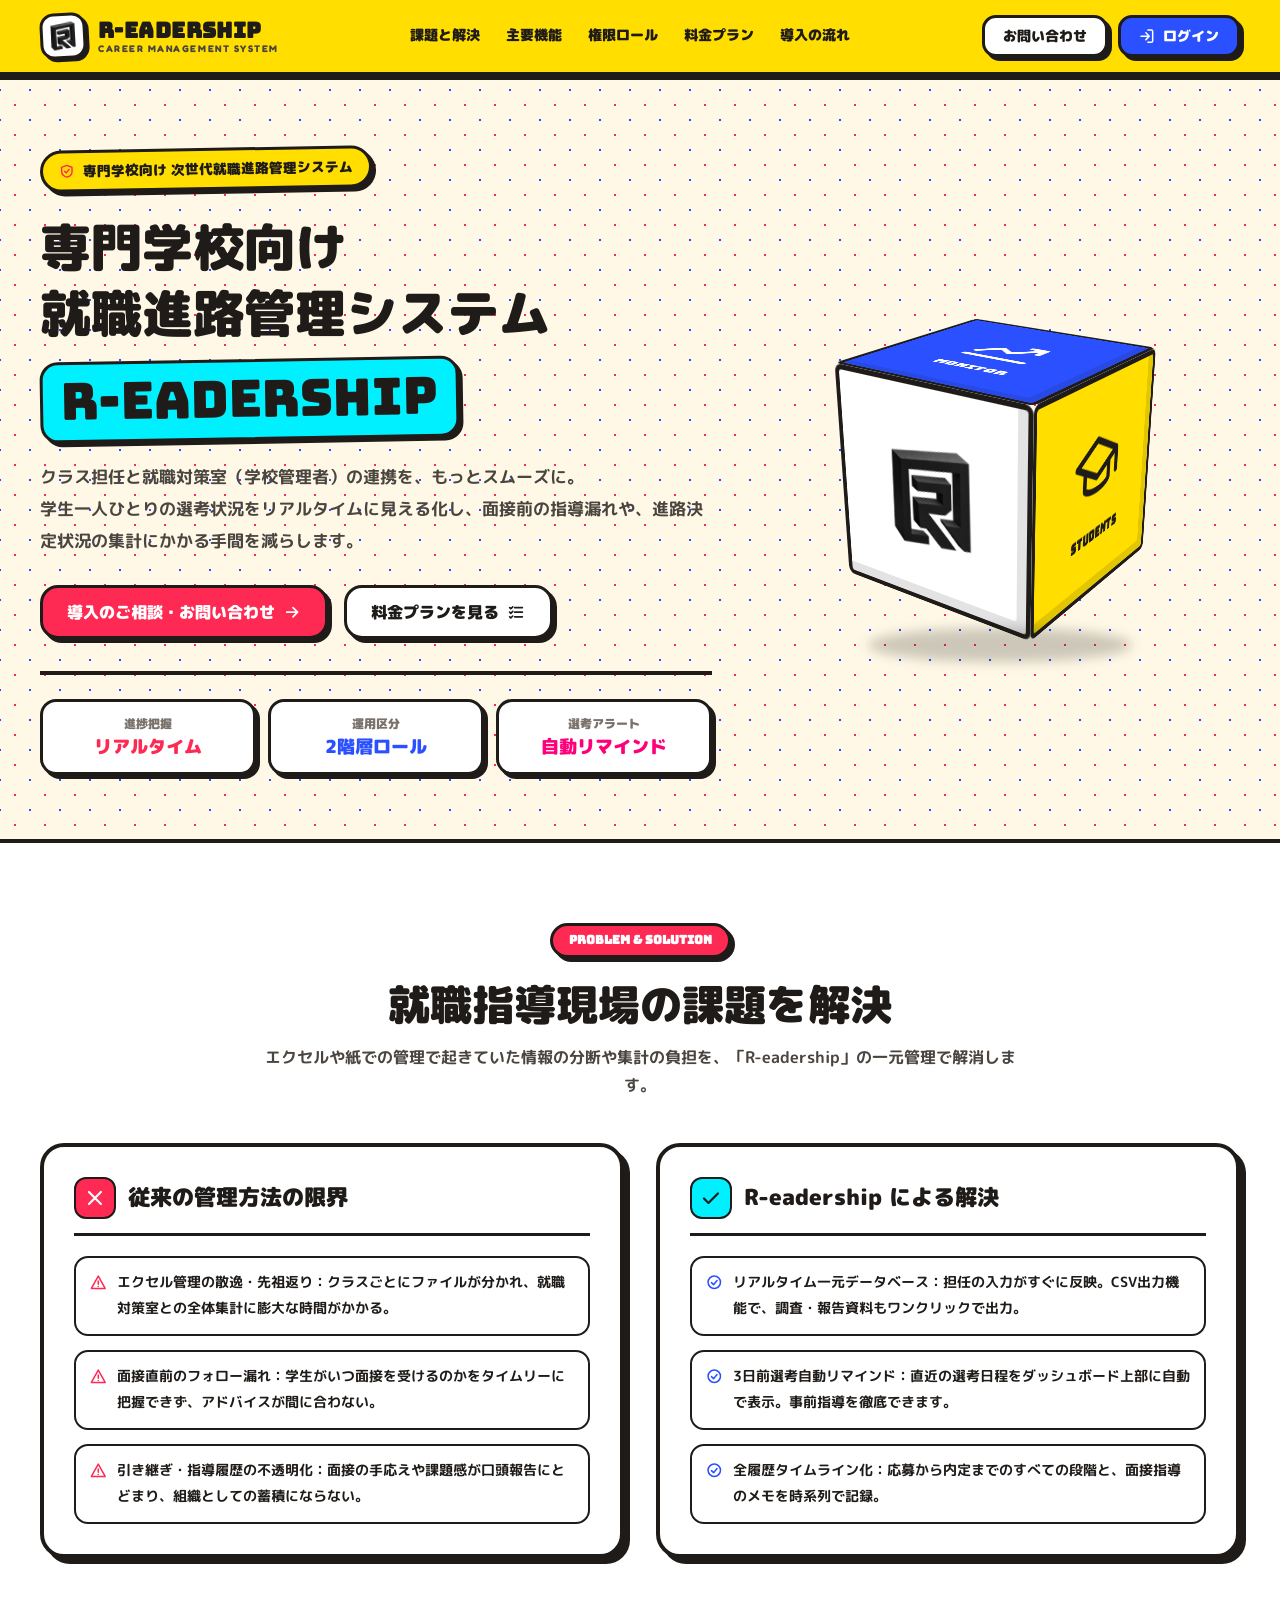
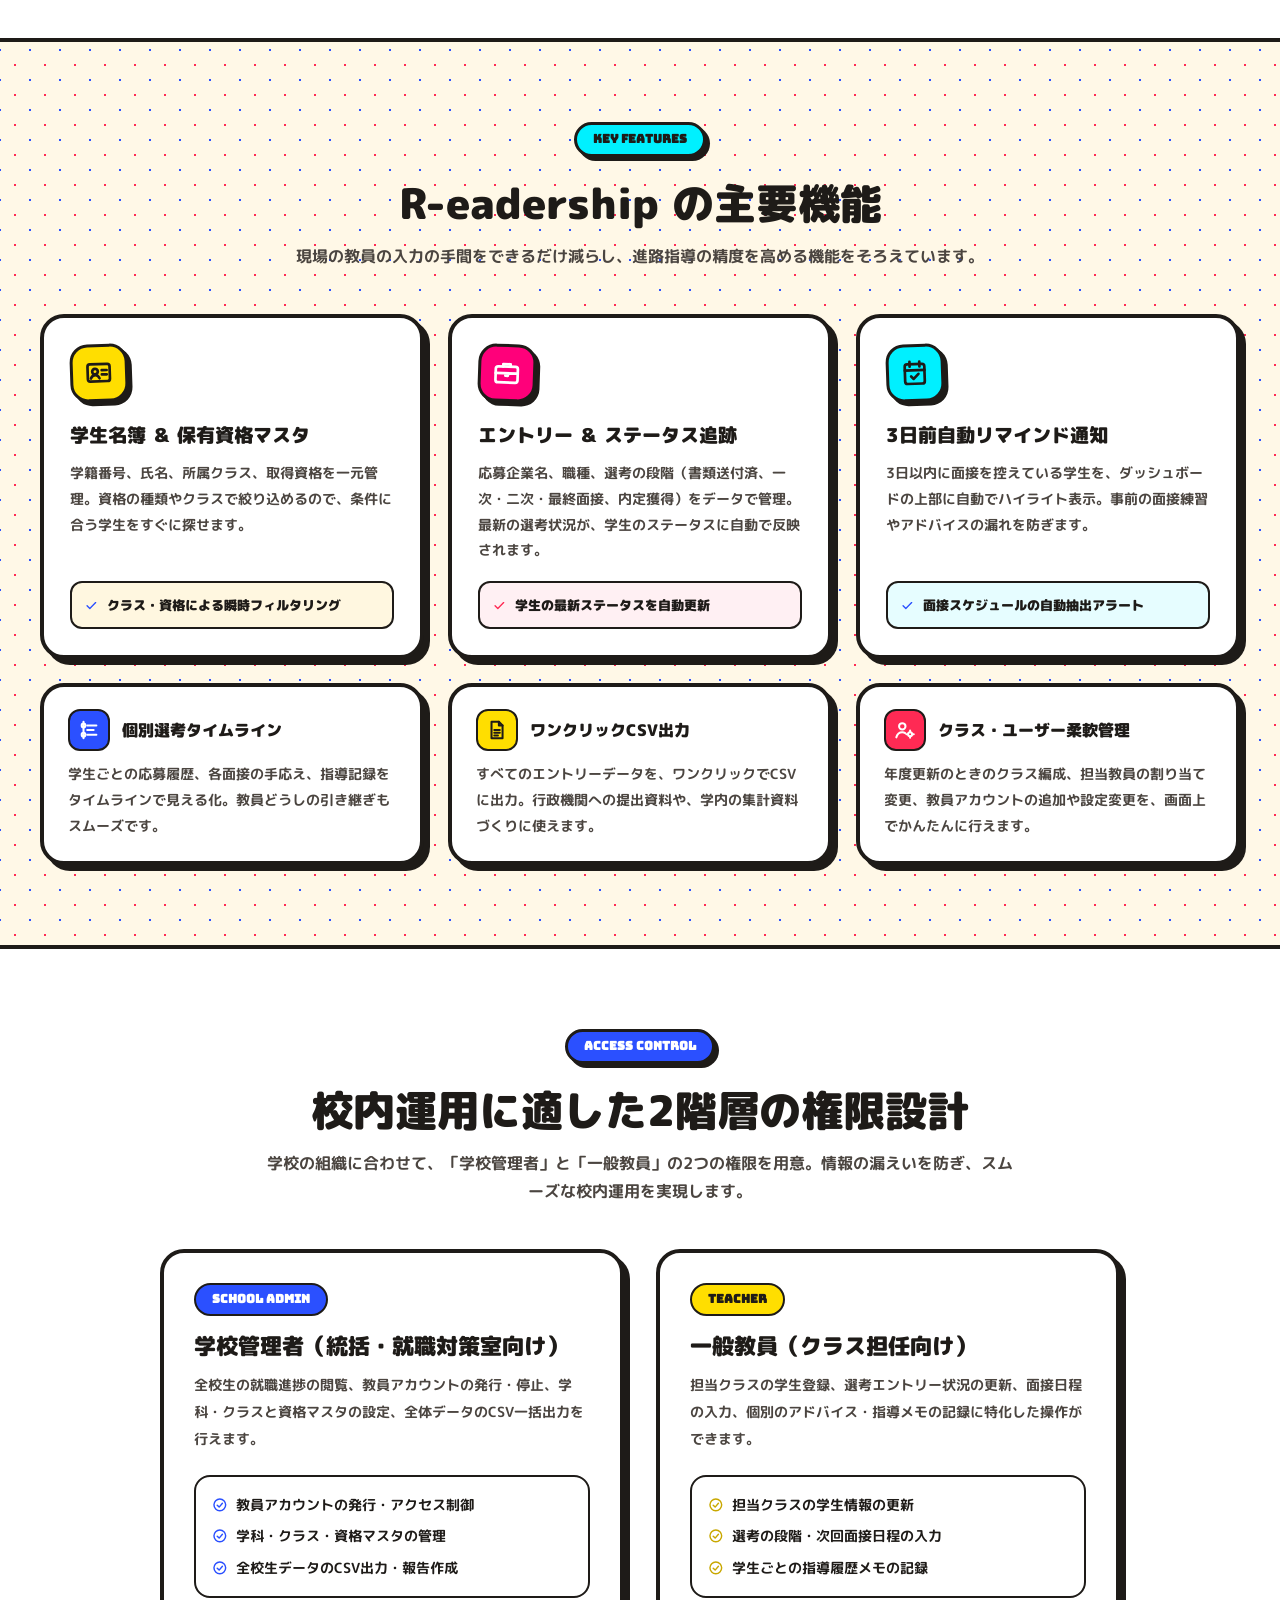
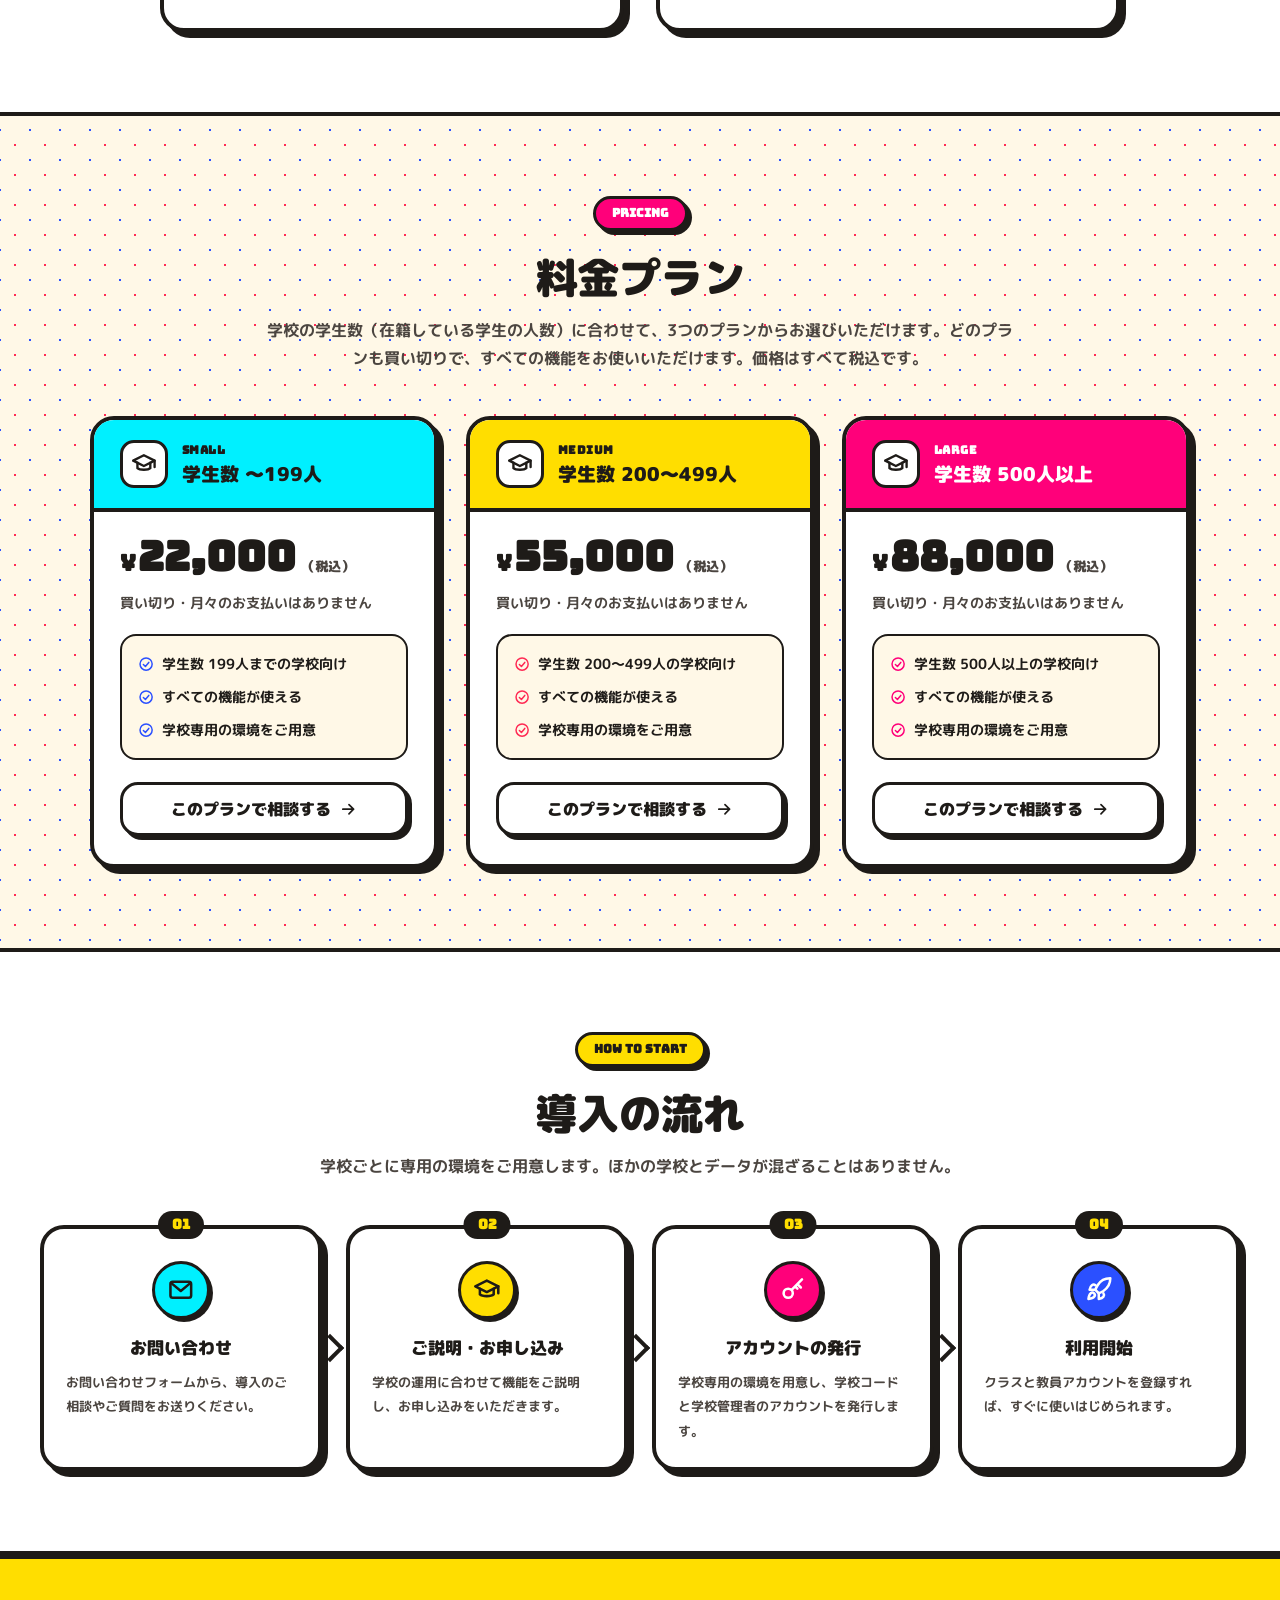
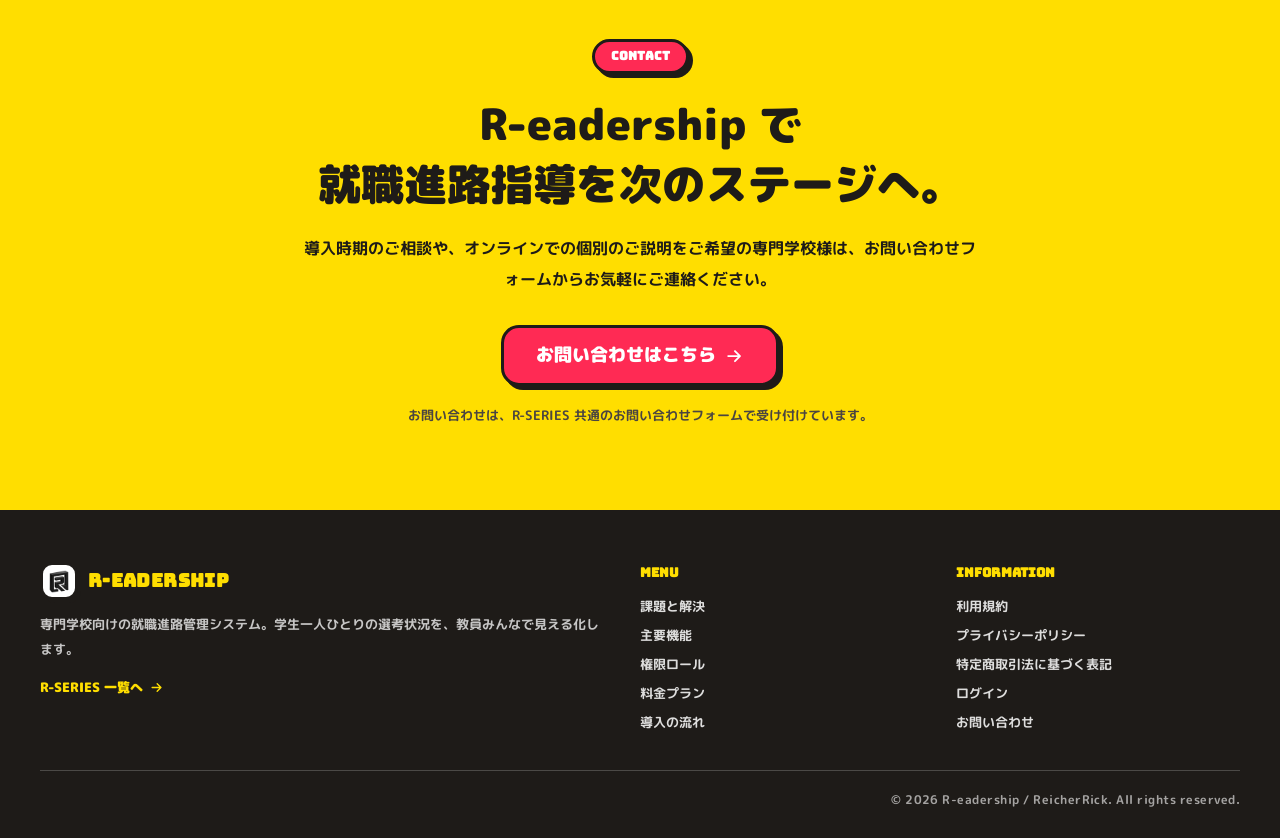
==== commit 5c52caac: "feat(user): add terms, privacy policy, tokushoho notice and update student tiers" ====
--- a/frontend/user/index.html
+++ b/frontend/user/index.html
@@ -34,6 +34,7 @@
         <symbol id="i-key" viewBox="0 0 24 24"><circle cx="8" cy="15" r="4"/><path d="M11 12l9-9M16 7l3 3M14 9l2 2"/></symbol>
         <symbol id="i-school" viewBox="0 0 24 24"><path d="M2 9l10-5 10 5-10 5z"/><path d="M6 11v5c2 2 10 2 12 0v-5M22 9v6"/></symbol>
         <symbol id="i-login" viewBox="0 0 24 24"><path d="M10 17l5-5-5-5M15 12H3"/><path d="M13 3h5a2 2 0 0 1 2 2v14a2 2 0 0 1-2 2h-5"/></symbol>
+        <symbol id="i-close" viewBox="0 0 24 24"><path d="M6 6l12 12M18 6L6 18"/></symbol>
         <symbol id="i-rocket" viewBox="0 0 24 24"><path d="M5 15c-1.5 1.2-2 5-2 5s3.8-.5 5-2c.7-.8.7-2.1-.1-2.9a2.1 2.1 0 0 0-2.9-.1z"/><path d="M12 15l-3-3a22 22 0 0 1 2-4A12.9 12.9 0 0 1 22 2c0 2.7-.8 7.5-6 11a22 22 0 0 1-4 2z"/><path d="M9 12H4s.5-3 2-4c1.6-1.1 3 0 3 0M12 15v5s3-.5 4-2c1.1-1.6 0-3 0-3"/></symbol>
     </svg>
 
@@ -264,7 +265,7 @@
                 <div class="section-head">
                     <span class="section-badge bg-pink c-white">PRICING</span>
                     <h2 class="section-title">料金プラン</h2>
-                    <p class="section-lead">学校の学生数に合わせて、3つのプランからお選びいただけます。どのプランも<strong>買い切り</strong>で、すべての機能をお使いいただけます。価格はすべて税込です。</p>
+                    <p class="section-lead">学校の学生数（在籍している学生の人数）に合わせて、3つのプランからお選びいただけます。どのプランも<strong>買い切り</strong>で、すべての機能をお使いいただけます。価格はすべて税込です。</p>
                 </div>
 
                 <div class="plans">
@@ -273,13 +274,13 @@
                             <span class="plan-icon"><svg class="icon"><use href="#i-school"/></svg></span>
                             <div>
                                 <p class="plan-kicker">SMALL</p>
-                                <h3 class="plan-name">学生数 100人規模</h3>
+                                <h3 class="plan-name">学生数 〜199人</h3>
                             </div>
                         </div>
                         <p class="plan-price"><span class="plan-yen">¥</span>22,000<span class="plan-unit">（税込）</span></p>
                         <p class="plan-desc">買い切り・月々のお支払いはありません</p>
                         <ul class="plan-list">
-                            <li><svg class="icon c-blue"><use href="#i-check-circle"/></svg>学生数 100人規模の学校向け</li>
+                            <li><svg class="icon c-blue"><use href="#i-check-circle"/></svg>学生数 199人までの学校向け</li>
                             <li><svg class="icon c-blue"><use href="#i-check-circle"/></svg>すべての機能が使える</li>
                             <li><svg class="icon c-blue"><use href="#i-check-circle"/></svg>学校専用の環境をご用意</li>
                         </ul>
@@ -291,13 +292,13 @@
                             <span class="plan-icon"><svg class="icon"><use href="#i-school"/></svg></span>
                             <div>
                                 <p class="plan-kicker">MEDIUM</p>
-                                <h3 class="plan-name">学生数 300〜400人規模</h3>
+                                <h3 class="plan-name">学生数 200〜499人</h3>
                             </div>
                         </div>
                         <p class="plan-price"><span class="plan-yen">¥</span>55,000<span class="plan-unit">（税込）</span></p>
                         <p class="plan-desc">買い切り・月々のお支払いはありません</p>
                         <ul class="plan-list">
-                            <li><svg class="icon c-red"><use href="#i-check-circle"/></svg>学生数 300〜400人規模の学校向け</li>
+                            <li><svg class="icon c-red"><use href="#i-check-circle"/></svg>学生数 200〜499人の学校向け</li>
                             <li><svg class="icon c-red"><use href="#i-check-circle"/></svg>すべての機能が使える</li>
                             <li><svg class="icon c-red"><use href="#i-check-circle"/></svg>学校専用の環境をご用意</li>
                         </ul>
@@ -402,6 +403,9 @@
                 <div class="footer-col">
                     <p class="footer-head">INFORMATION</p>
                     <ul>
+                        <li><button type="button" class="link-btn" data-open="termsDialog">利用規約</button></li>
+                        <li><button type="button" class="link-btn" data-open="privacyDialog">プライバシーポリシー</button></li>
+                        <li><button type="button" class="link-btn" data-open="tokushohoDialog">特定商取引法に基づく表記</button></li>
                         <li><a href="login.html">ログイン</a></li>
                         <li><a href="https://jprojectsriki-cpu.github.io/rikis_collection/#contact">お問い合わせ</a></li>
                     </ul>
@@ -411,5 +415,147 @@
         </div>
     </footer>
 
+    <!-- ================= DIALOGS ================= -->
+
+    <!-- 特定商取引法に基づく表記 -->
+    <dialog class="modal" id="tokushohoDialog" aria-labelledby="tokushohoTitle">
+        <div class="modal-box">
+            <div class="modal-head">
+                <h2 id="tokushohoTitle">特定商取引法に基づく表記</h2>
+                <button type="button" class="modal-close" data-close aria-label="閉じる"><svg class="icon"><use href="#i-close"/></svg></button>
+            </div>
+            <dl class="doc-table">
+                <dt>販売事業者名</dt><dd>ReicherRick</dd>
+                <dt>代表者の氏名</dt><dd>請求があった場合には、遅滞なく開示いたします。</dd>
+                <dt>所在地</dt><dd>〒902-0062 沖縄県那覇市字松川<br>※番地以下は、請求があった場合には、遅滞なく開示いたします。</dd>
+                <dt>電話番号・メールアドレス</dt><dd>請求があった場合には、遅滞なく開示いたします。</dd>
+                <dt>開示のご請求・お問い合わせ</dt><dd><a href="https://jprojectsriki-cpu.github.io/rikis_collection/#contact" target="_blank" rel="noopener">お問い合わせフォーム</a>からご連絡ください。</dd>
+                <dt>販売価格</dt><dd>学生数 〜199人：22,000円／学生数 200〜499人：55,000円／学生数 500人以上：88,000円（いずれも税込・買い切り）</dd>
+                <dt>商品代金以外の必要料金</dt><dd>・銀行振込の手数料（お客様のご負担）<br>・インターネット接続料金および通信費用（お客様のご負担）</dd>
+                <dt>お支払い方法</dt><dd>銀行振込（お申し込み後に、請求書をお送りします）</dd>
+                <dt>代金の支払時期</dt><dd>請求書に記載の期日までにお支払いください。</dd>
+                <dt>サービスの提供時期</dt><dd>ご入金を確認したのち、学校専用の環境をご用意し、学校コードと学校管理者のアカウントを発行した時点からご利用いただけます。</dd>
+                <dt>返品・返金・キャンセル</dt><dd>アカウント発行前のキャンセルは、全額を返金いたします。ソフトウェアの特性上、アカウント発行後の返金には原則として応じられません。<br>※当方の不具合により、サービスの利用が著しく困難であると判断した場合に限り、個別に対応いたします。</dd>
+                <dt>推奨動作環境</dt><dd>最新版の Google Chrome、Microsoft Edge、Safari、Mozilla Firefox（PC・タブレット・スマートフォン）</dd>
+            </dl>
+        </div>
+    </dialog>
+
+    <!-- 利用規約 -->
+    <dialog class="modal" id="termsDialog" aria-labelledby="termsTitle">
+        <div class="modal-box">
+            <div class="modal-head">
+                <h2 id="termsTitle">利用規約</h2>
+                <button type="button" class="modal-close" data-close aria-label="閉じる"><svg class="icon"><use href="#i-close"/></svg></button>
+            </div>
+            <div class="doc-body">
+                <p>この利用規約（以下「本規約」）は、ReicherRick（以下「当方」）が提供する就職進路管理システム「R-eadership」（以下「本サービス」）の利用条件を定めるものです。本サービスを利用する学校（以下「利用校」）は、本規約に同意したうえで本サービスを利用するものとします。</p>
+
+                <h3>第1条（適用）</h3>
+                <p>本規約は、本サービスの利用に関する当方と利用校とのすべての関係に適用されます。</p>
+
+                <h3>第2条（利用契約の成立）</h3>
+                <p>利用契約は、利用校が当方所定の方法でお申し込みを行い、当方がこれを承諾したときに成立します。当方は、申込内容に虚偽がある場合その他当方が不適当と判断した場合には、お申し込みを承諾しないことがあります。</p>
+
+                <h3>第3条（料金と支払い）</h3>
+                <p>1. 利用校は、本サービスの料金（学生数に応じたプランの買い切り料金）を、当方が発行する請求書に記載の期日までに、銀行振込で支払うものとします。振込手数料は利用校の負担とします。</p>
+                <p>2. 利用校の学生数が、選んだプランの範囲を超えることとなった場合、利用校は当方に連絡し、該当するプランとの差額を支払うものとします。</p>
+
+                <h3>第4条（提供の開始とアカウント）</h3>
+                <p>1. 当方は、入金を確認したのち、利用校専用の環境を用意し、学校コードと学校管理者のアカウントを発行します。</p>
+                <p>2. 学校管理者は、利用校の教員のアカウントを発行・停止し、教員のパスワードを設定し直すことができます。学校管理者のパスワードの再設定は、当方が行います。</p>
+                <p>3. 利用校は、学校コード、教員ID、パスワードを適切に管理し、第三者に知られないようにするものとします。これらを使って行われた操作は、利用校が行ったものとみなします。</p>
+
+                <h3>第5条（登録データの取り扱い）</h3>
+                <p>1. 利用校が本サービスに登録した学生・教員に関する情報その他のデータ（以下「登録データ」）は、利用校に帰属します。</p>
+                <p>2. 利用校は、登録データの登録にあたり、個人情報の保護に関する法律その他の法令を守り、必要な場合には本人の同意を得るなど、適切な手続きを行うものとします。</p>
+                <p>3. 当方は、本サービスの提供、保守、不具合の調査・対応のために必要な範囲でのみ登録データを取り扱い、その他の目的には使用しません。また、法令に基づく場合を除き、第三者に開示しません。</p>
+                <p>4. 登録データは、Google LLC が提供するクラウドサービス（Googleスプレッドシート等）上に保存されます。</p>
+
+                <h3>第6条（データのバックアップ）</h3>
+                <p>当方は、登録データの消失を防ぐよう努めますが、その完全性を保証するものではありません。利用校は、CSV出力機能などを使い、必要に応じて登録データの控えを保管するものとします。</p>
+
+                <h3>第7条（禁止事項）</h3>
+                <p>利用校は、次の行為をしてはなりません。</p>
+                <ul>
+                    <li>法令または公序良俗に違反する行為</li>
+                    <li>本サービスの運営を妨げる行為、または不正にアクセスする行為</li>
+                    <li>本サービスを、利用校以外の第三者に利用させ、または転売・貸与する行為</li>
+                    <li>本サービスのプログラムを複製・改変・解析する行為</li>
+                    <li>その他、当方が不適当と判断する行為</li>
+                </ul>
+
+                <h3>第8条（保守とアップデート）</h3>
+                <p>当方は、本サービスの不具合の修正に努めます。機能の追加・変更は、当方の判断で行うことがあり、その実施を約束するものではありません。</p>
+
+                <h3>第9条（サービスの停止・変更）</h3>
+                <p>当方は、保守・点検、障害、天災、利用しているクラウドサービスの停止・仕様変更その他やむを得ない事由がある場合、事前の通知なく本サービスの全部または一部を停止・変更することがあります。</p>
+
+                <h3>第10条（利用の終了）</h3>
+                <p>1. 利用校は、当方所定の方法で連絡することにより、本サービスの利用を終了できます。</p>
+                <p>2. 利用の終了にあたり、当方は、利用校の求めに応じて登録データをCSV形式でお渡ししたのち、登録データを削除します。</p>
+                <p>3. 利用校が本規約に違反した場合、当方は、事前の通知なく本サービスの利用を停止し、または利用契約を解除できるものとします。</p>
+
+                <h3>第11条（免責と損害賠償）</h3>
+                <p>1. 当方は、本サービスが利用校の特定の目的に適合すること、および不具合や中断が生じないことを保証しません。</p>
+                <p>2. 当方の責めに帰すべき事由により利用校に損害が生じた場合、当方が負う賠償責任は、直接かつ通常の損害に限り、利用校が当方に支払った料金の額を上限とします。ただし、当方に故意または重大な過失がある場合はこの限りではありません。</p>
+
+                <h3>第12条（規約の変更）</h3>
+                <p>当方は、必要と判断した場合、本規約を変更できるものとします。変更後の規約は、本サイトに掲載した時点から効力を生じます。</p>
+
+                <h3>第13条（準拠法・管轄裁判所）</h3>
+                <p>本規約は日本法に準拠します。本サービスに関して紛争が生じた場合、那覇地方裁判所を第一審の専属的合意管轄裁判所とします。</p>
+
+                <p class="doc-date">2026年10月31日 制定</p>
+            </div>
+        </div>
+    </dialog>
+
+    <!-- プライバシーポリシー -->
+    <dialog class="modal" id="privacyDialog" aria-labelledby="privacyTitle">
+        <div class="modal-box">
+            <div class="modal-head">
+                <h2 id="privacyTitle">プライバシーポリシー</h2>
+                <button type="button" class="modal-close" data-close aria-label="閉じる"><svg class="icon"><use href="#i-close"/></svg></button>
+            </div>
+            <div class="doc-body">
+                <p>ReicherRick（以下「当方」）は、就職進路管理システム「R-eadership」（以下「本サービス」）における個人情報の取り扱いについて、次のとおり定めます。</p>
+
+                <h3>1. 取得する情報</h3>
+                <ul>
+                    <li>お問い合わせの際にご入力いただく、お名前・メールアドレス・お問い合わせの内容</li>
+                    <li>お申し込み・ご契約の際にお知らせいただく、学校名・ご担当者のお名前などの連絡先</li>
+                    <li>利用校が本サービスに登録する、学生・教員に関する情報（以下「登録データ」）</li>
+                </ul>
+
+                <h3>2. 利用目的</h3>
+                <ul>
+                    <li>お問い合わせへの回答、ご契約・請求に関するご連絡のため</li>
+                    <li>本サービスの提供、保守、不具合の調査・対応のため</li>
+                </ul>
+                <p>登録データは、利用校から本サービスの提供のために預かるものであり、上記以外の目的には使用しません。</p>
+
+                <h3>3. 第三者への提供</h3>
+                <p>当方は、法令に基づく場合を除き、ご本人または利用校の同意なく、個人情報を第三者に提供しません。</p>
+
+                <h3>4. 保存先と安全管理</h3>
+                <p>登録データは、Google LLC が提供するクラウドサービス（Googleスプレッドシート等）上に、利用校ごとに分けて保存します。当方は、アクセスできる人の限定、パスワードの暗号化（ハッシュ化）、権限に応じた閲覧の制限など、個人情報の漏えい・滅失・き損を防ぐための措置を講じます。</p>
+
+                <h3>5. 開示・訂正・削除のご請求</h3>
+                <p>ご本人から、個人情報の開示・訂正・削除などのご請求があった場合は、ご本人であることを確認したうえで、法令に従い対応します。登録データについては、利用校を通じてご請求ください。</p>
+
+                <h3>6. ポリシーの変更</h3>
+                <p>当方は、必要に応じて本ポリシーを変更することがあります。変更後のポリシーは、本サイトに掲載した時点から効力を生じます。</p>
+
+                <h3>7. お問い合わせ窓口</h3>
+                <p>本ポリシーに関するお問い合わせは、<a href="https://jprojectsriki-cpu.github.io/rikis_collection/#contact" target="_blank" rel="noopener">お問い合わせフォーム</a>からご連絡ください。</p>
+
+                <p class="doc-date">2026年10月31日 制定</p>
+            </div>
+        </div>
+    </dialog>
+
+    <script src="js/lp.js"></script>
+
 </body>
 </html>
--- a/frontend/user/css/lp.css
+++ b/frontend/user/css/lp.css
@@ -336,3 +336,31 @@
 .soon-card h1 { font-family: var(--font-jp); font-size: 1.6rem; font-weight: 900; }
 .soon-card p { margin-top: 12px; font-family: var(--font-jp); font-size: 0.92rem; color: var(--text-sub); line-height: 1.9; }
 .soon-card .pop-btn { margin-top: 24px; }
+
+/* ---------- 利用規約などのダイアログ ---------- */
+.link-btn { padding: 0; border: none; background: none; color: rgba(255, 255, 255, 0.85); font: inherit; text-align: left; cursor: pointer; }
+.link-btn:hover { color: var(--cyan); }
+.modal { width: min(760px, calc(100% - 32px)); max-height: calc(100vh - 48px); margin: auto; padding: 0; border: 4px solid var(--dark); border-radius: 24px; box-shadow: 8px 8px 0 var(--dark); background: #fff; color: var(--text); }
+.modal::backdrop { background: rgba(30, 27, 24, 0.6); }
+.modal-box { max-height: calc(100vh - 56px); overflow-y: auto; padding: 0 28px 28px; font-family: var(--font-jp); }
+.modal-head { position: sticky; top: 0; z-index: 1; display: flex; align-items: center; justify-content: space-between; gap: 12px; margin: 0 -28px 18px; padding: 18px 28px; background: var(--yellow); border-bottom: 4px solid var(--dark); }
+.modal-head h2 { font-size: 1.25rem; font-weight: 900; }
+.modal-close { width: 40px; height: 40px; display: grid; place-items: center; flex: none; border: 3px solid var(--dark); border-radius: 12px; background: #fff; box-shadow: 3px 3px 0 var(--dark); font-size: 1.1rem; cursor: pointer; }
+.modal-close:hover { background: var(--red); color: #fff; }
+.doc-table { display: grid; grid-template-columns: 11em 1fr; border: 2px solid var(--dark); border-radius: 14px; overflow: hidden; font-size: 0.85rem; line-height: 1.85; }
+.doc-table dt, .doc-table dd { padding: 10px 14px; border-bottom: 1px solid rgba(30, 27, 24, 0.15); }
+.doc-table dt { background: var(--bg); font-weight: 900; }
+.doc-table dt:last-of-type, .doc-table dd:last-of-type { border-bottom: none; }
+.doc-table a, .doc-body a { color: var(--blue); font-weight: 900; }
+.doc-body { font-size: 0.86rem; line-height: 1.95; color: var(--text-sub); }
+.doc-body h3 { margin: 20px 0 6px; font-size: 0.98rem; font-weight: 900; color: var(--text); }
+.doc-body p + p { margin-top: 6px; }
+.doc-body ul { margin: 6px 0; padding-left: 1.4em; list-style: disc; }
+.doc-date { margin-top: 22px; text-align: right; font-size: 0.8rem; }
+@media (max-width: 560px) {
+    .modal-box { padding: 0 18px 22px; }
+    .modal-head { margin: 0 -18px 16px; padding: 14px 18px; }
+    .modal-head h2 { font-size: 1.05rem; }
+    .doc-table { grid-template-columns: 1fr; }
+    .doc-table dt { border-bottom: none; padding-bottom: 2px; }
+}
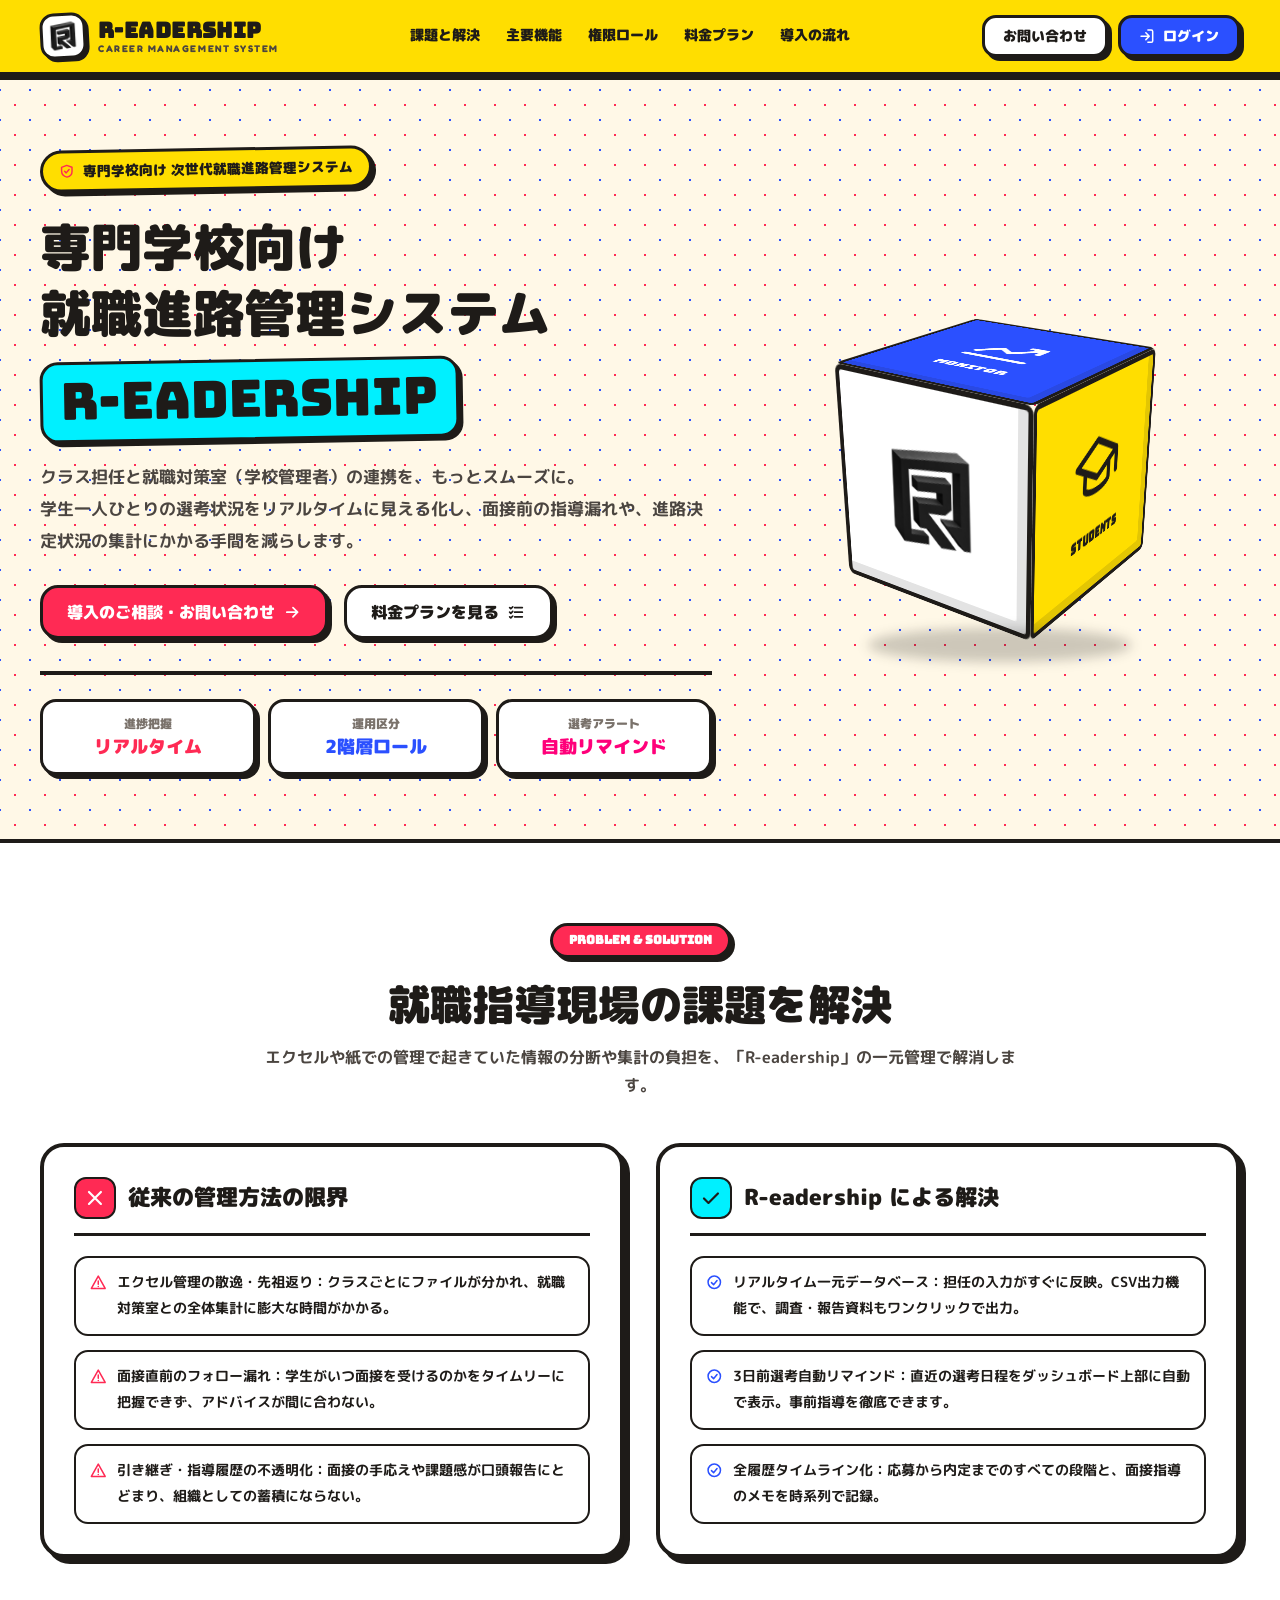
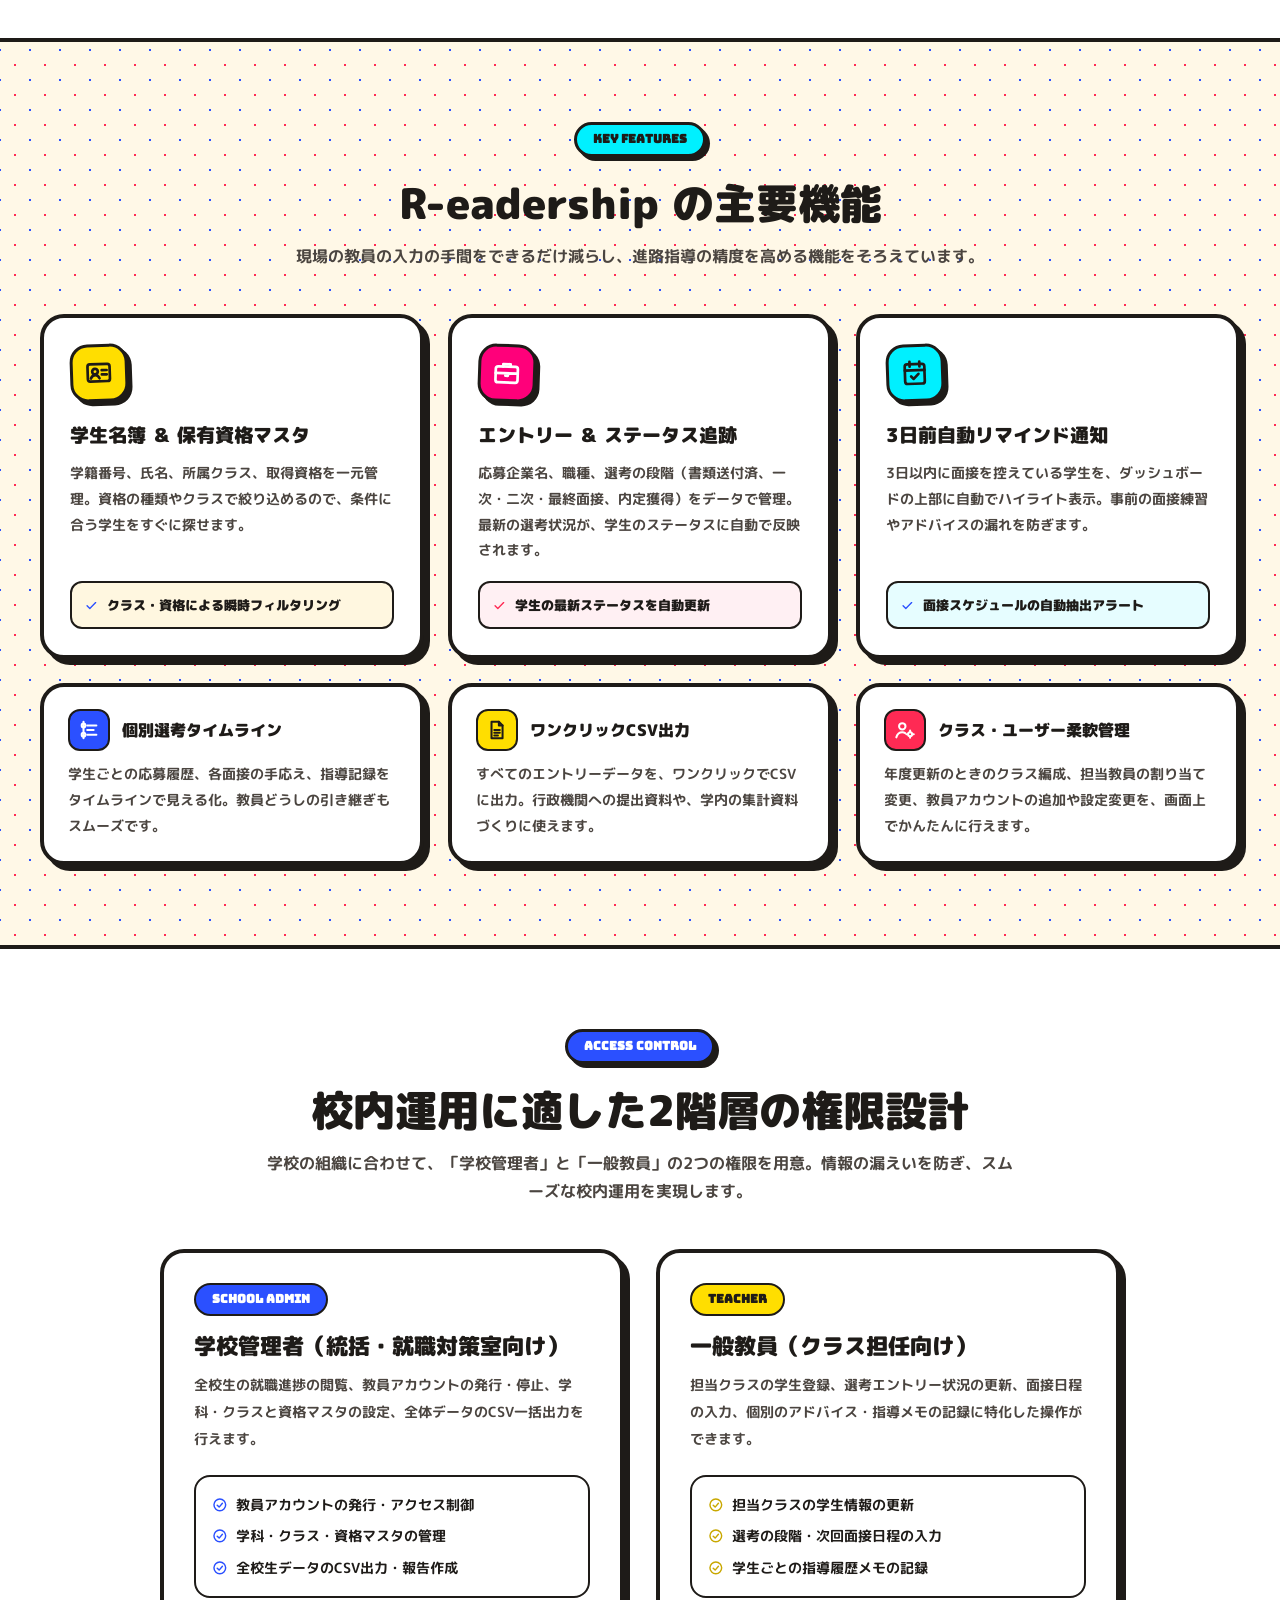
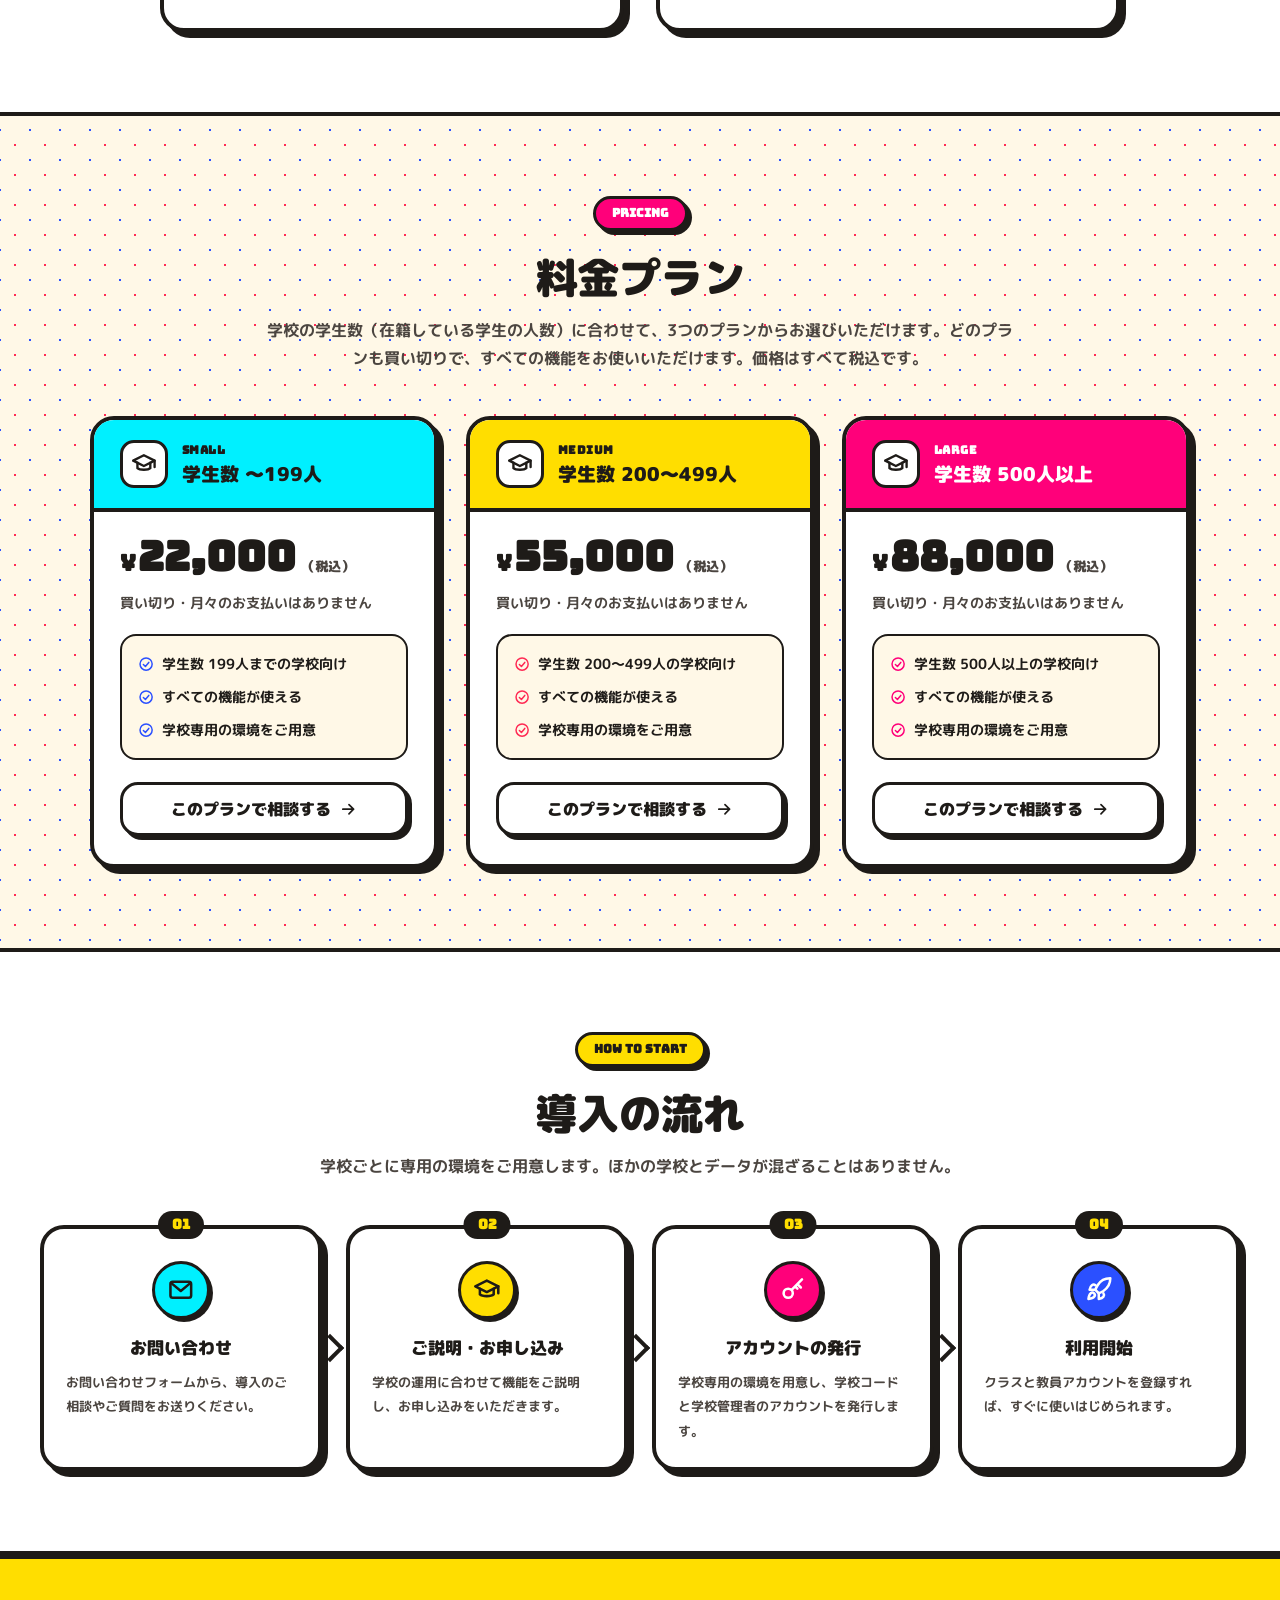
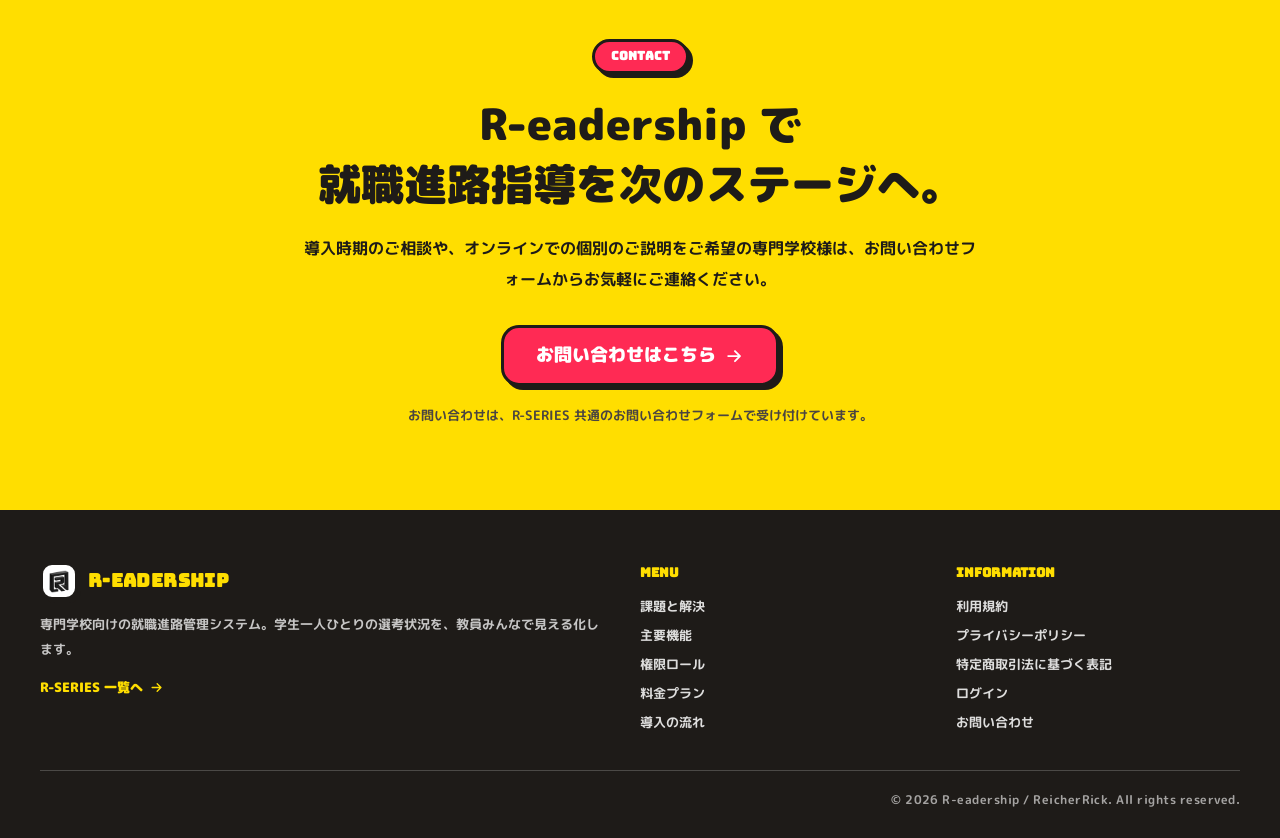
==== commit 8a88dbaf: "fix(user): show representative name in tokushoho notice" ====
--- a/frontend/user/index.html
+++ b/frontend/user/index.html
@@ -426,7 +426,7 @@
             </div>
             <dl class="doc-table">
                 <dt>販売事業者名</dt><dd>ReicherRick</dd>
-                <dt>代表者の氏名</dt><dd>請求があった場合には、遅滞なく開示いたします。</dd>
+                <dt>代表者の氏名</dt><dd>中村 力</dd>
                 <dt>所在地</dt><dd>〒902-0062 沖縄県那覇市字松川<br>※番地以下は、請求があった場合には、遅滞なく開示いたします。</dd>
                 <dt>電話番号・メールアドレス</dt><dd>請求があった場合には、遅滞なく開示いたします。</dd>
                 <dt>開示のご請求・お問い合わせ</dt><dd><a href="https://jprojectsriki-cpu.github.io/rikis_collection/#contact" target="_blank" rel="noopener">お問い合わせフォーム</a>からご連絡ください。</dd>
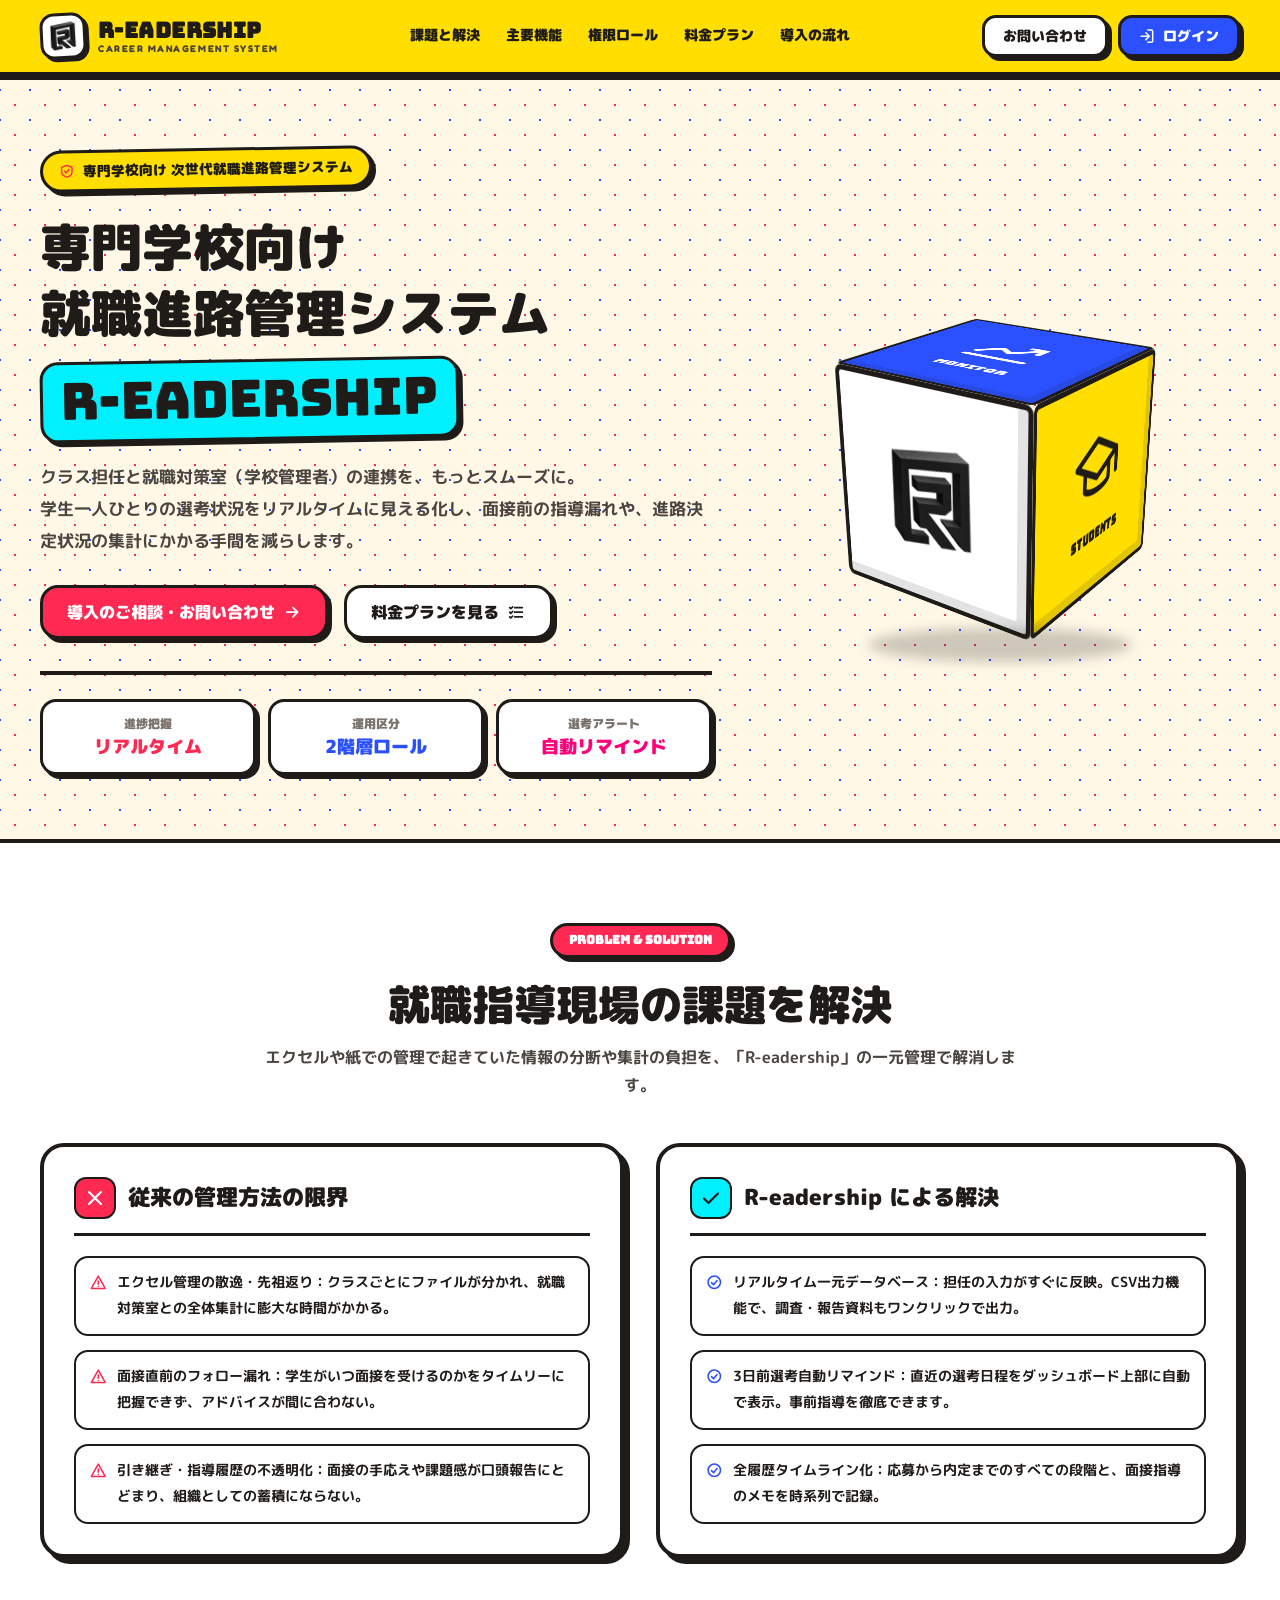
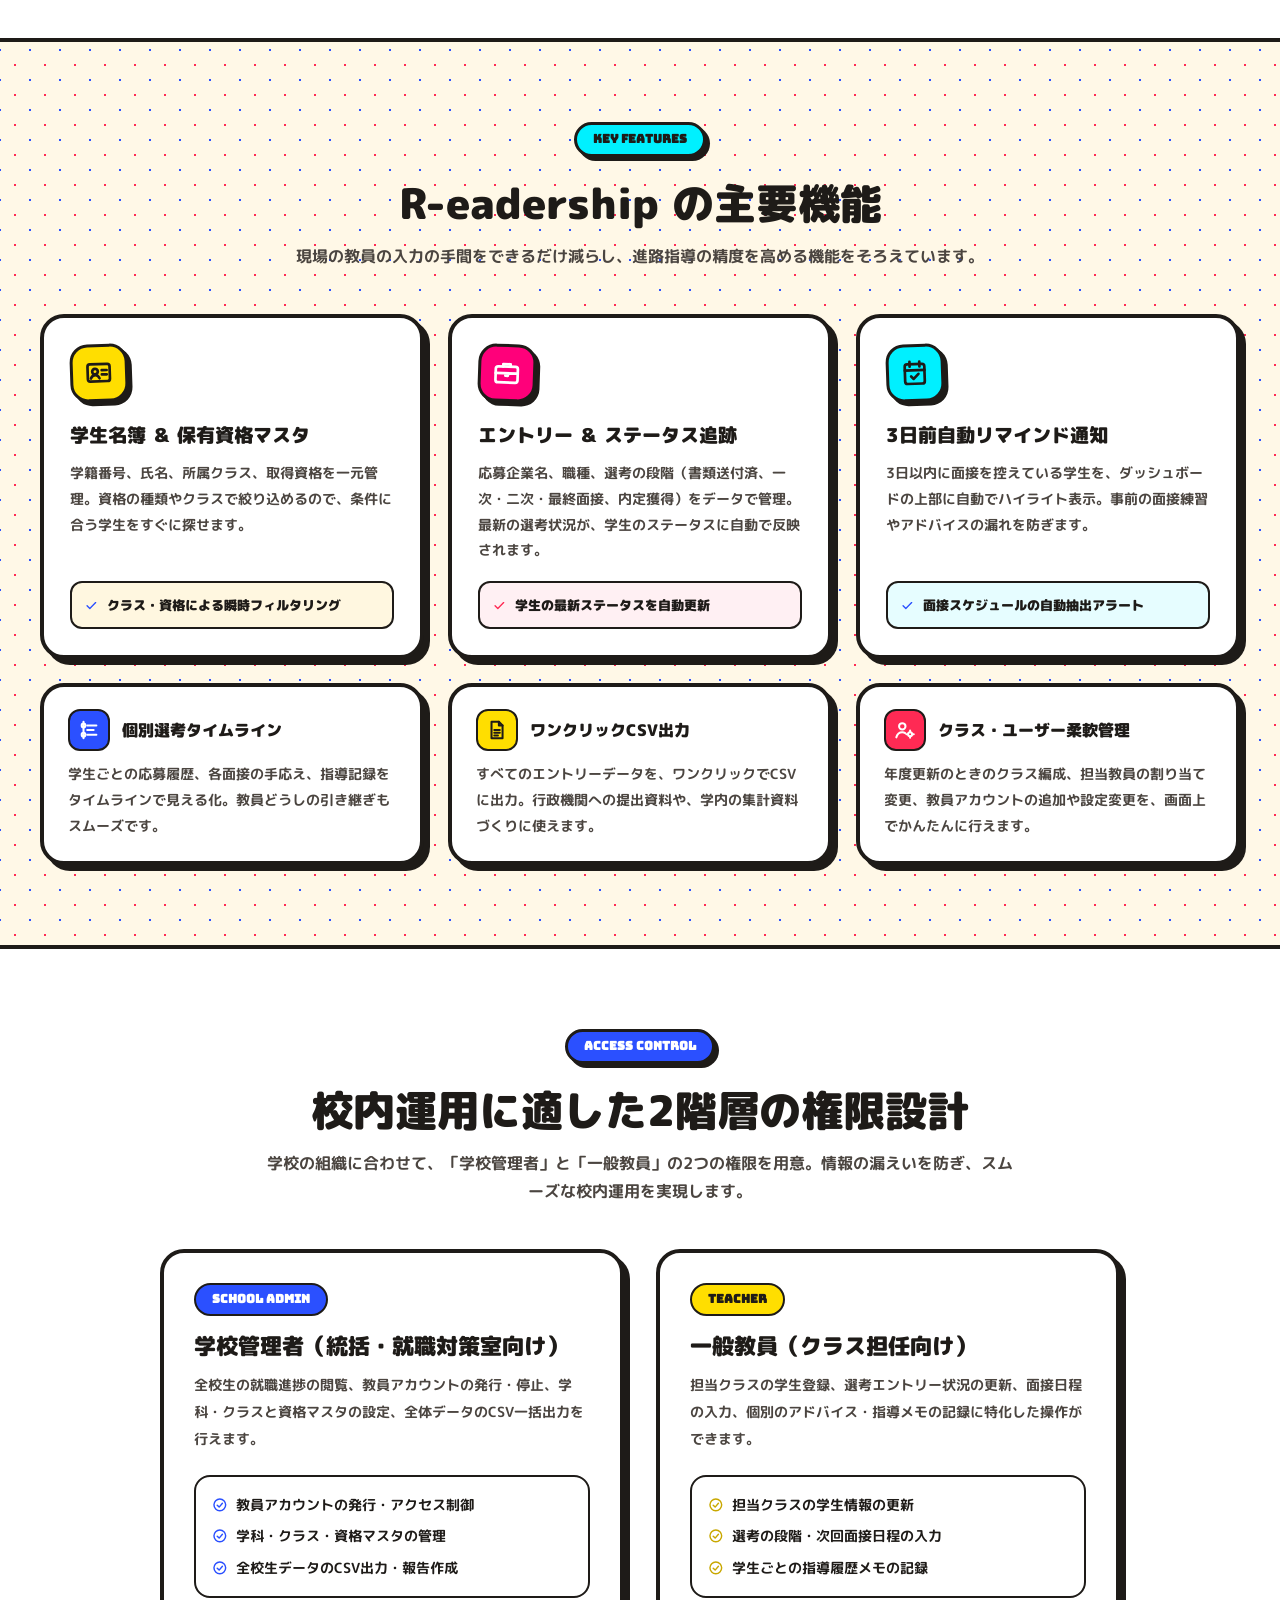
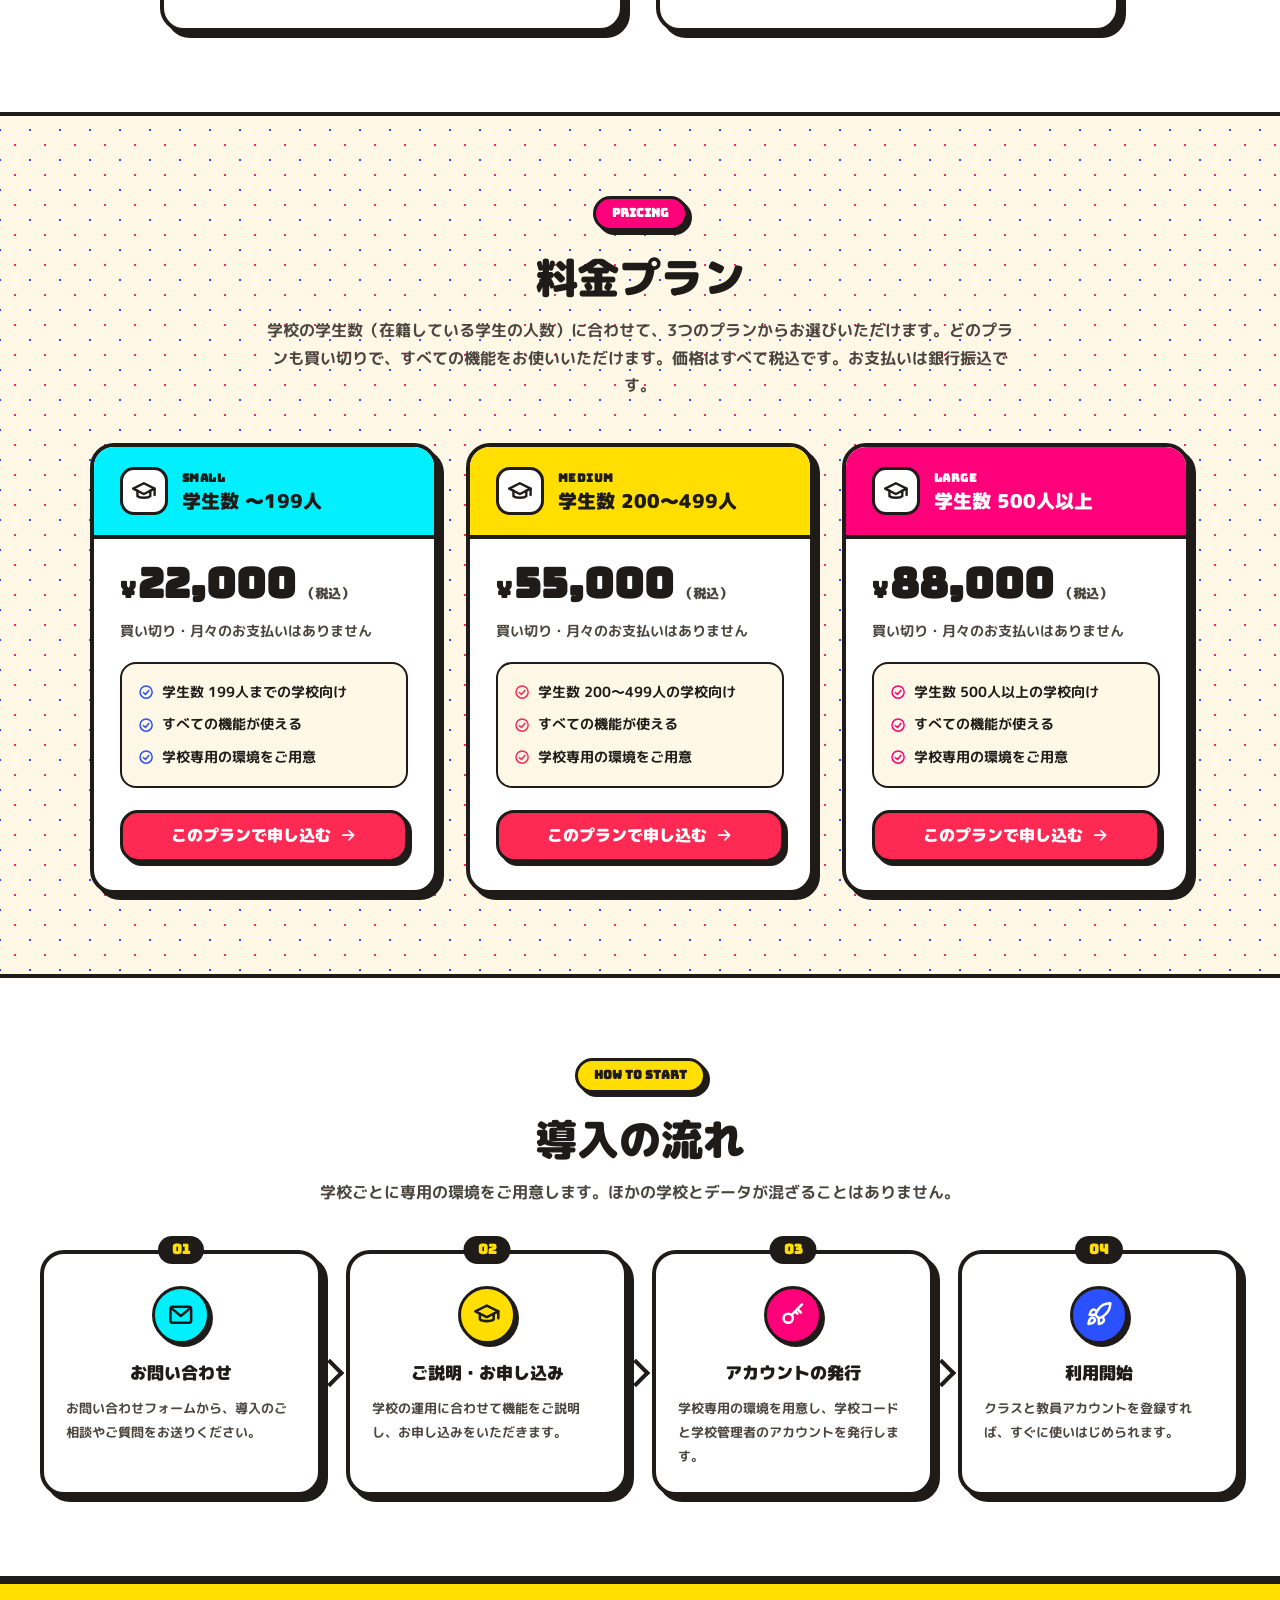
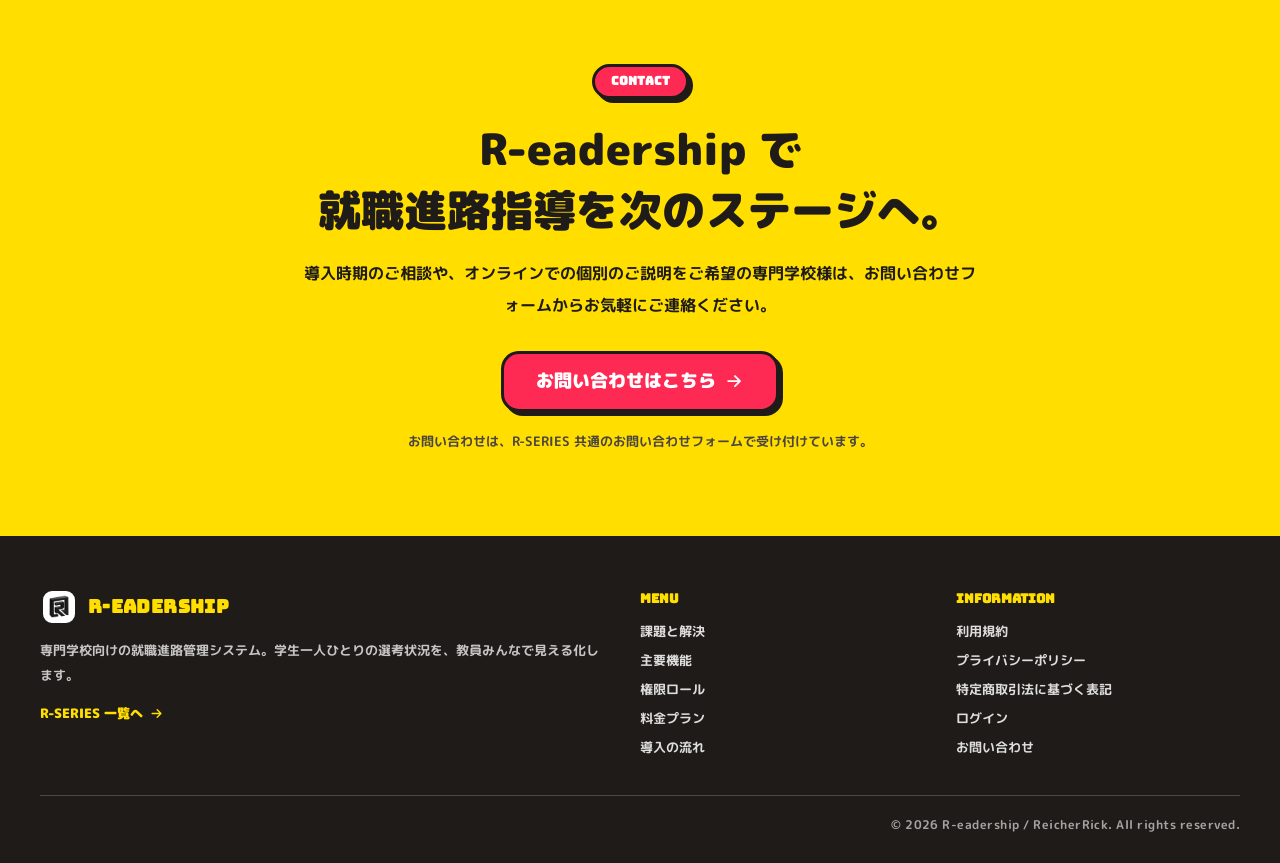
==== commit 0865b328: "feat(user): open application form from plan buttons" ====
--- a/frontend/user/index.html
+++ b/frontend/user/index.html
@@ -34,6 +34,7 @@
         <symbol id="i-key" viewBox="0 0 24 24"><circle cx="8" cy="15" r="4"/><path d="M11 12l9-9M16 7l3 3M14 9l2 2"/></symbol>
         <symbol id="i-school" viewBox="0 0 24 24"><path d="M2 9l10-5 10 5-10 5z"/><path d="M6 11v5c2 2 10 2 12 0v-5M22 9v6"/></symbol>
         <symbol id="i-login" viewBox="0 0 24 24"><path d="M10 17l5-5-5-5M15 12H3"/><path d="M13 3h5a2 2 0 0 1 2 2v14a2 2 0 0 1-2 2h-5"/></symbol>
+        <symbol id="i-bank" viewBox="0 0 24 24"><path d="M3 10l9-6 9 6"/><path d="M5 10v8M9.5 10v8M14.5 10v8M19 10v8M3 20h18"/></symbol>
         <symbol id="i-close" viewBox="0 0 24 24"><path d="M6 6l12 12M18 6L6 18"/></symbol>
         <symbol id="i-rocket" viewBox="0 0 24 24"><path d="M5 15c-1.5 1.2-2 5-2 5s3.8-.5 5-2c.7-.8.7-2.1-.1-2.9a2.1 2.1 0 0 0-2.9-.1z"/><path d="M12 15l-3-3a22 22 0 0 1 2-4A12.9 12.9 0 0 1 22 2c0 2.7-.8 7.5-6 11a22 22 0 0 1-4 2z"/><path d="M9 12H4s.5-3 2-4c1.6-1.1 3 0 3 0M12 15v5s3-.5 4-2c1.1-1.6 0-3 0-3"/></symbol>
     </svg>
@@ -265,7 +266,7 @@
                 <div class="section-head">
                     <span class="section-badge bg-pink c-white">PRICING</span>
                     <h2 class="section-title">料金プラン</h2>
-                    <p class="section-lead">学校の学生数（在籍している学生の人数）に合わせて、3つのプランからお選びいただけます。どのプランも<strong>買い切り</strong>で、すべての機能をお使いいただけます。価格はすべて税込です。</p>
+                    <p class="section-lead">学校の学生数（在籍している学生の人数）に合わせて、3つのプランからお選びいただけます。どのプランも<strong>買い切り</strong>で、すべての機能をお使いいただけます。価格はすべて税込です。お支払いは銀行振込です。</p>
                 </div>
 
                 <div class="plans">
@@ -284,7 +285,7 @@
                             <li><svg class="icon c-blue"><use href="#i-check-circle"/></svg>すべての機能が使える</li>
                             <li><svg class="icon c-blue"><use href="#i-check-circle"/></svg>学校専用の環境をご用意</li>
                         </ul>
-                        <a href="https://jprojectsriki-cpu.github.io/rikis_collection/#contact" class="pop-btn btn-white plan-btn"><span>このプランで相談する</span><svg class="icon"><use href="#i-arrow-right"/></svg></a>
+                        <button type="button" class="pop-btn btn-red plan-btn" data-apply="small"><span>このプランで申し込む</span><svg class="icon"><use href="#i-arrow-right"/></svg></button>
                     </article>
 
                     <article class="plan pop-card">
@@ -302,7 +303,7 @@
                             <li><svg class="icon c-red"><use href="#i-check-circle"/></svg>すべての機能が使える</li>
                             <li><svg class="icon c-red"><use href="#i-check-circle"/></svg>学校専用の環境をご用意</li>
                         </ul>
-                        <a href="https://jprojectsriki-cpu.github.io/rikis_collection/#contact" class="pop-btn btn-white plan-btn"><span>このプランで相談する</span><svg class="icon"><use href="#i-arrow-right"/></svg></a>
+                        <button type="button" class="pop-btn btn-red plan-btn" data-apply="medium"><span>このプランで申し込む</span><svg class="icon"><use href="#i-arrow-right"/></svg></button>
                     </article>
 
                     <article class="plan pop-card">
@@ -320,7 +321,7 @@
                             <li><svg class="icon c-pink"><use href="#i-check-circle"/></svg>すべての機能が使える</li>
                             <li><svg class="icon c-pink"><use href="#i-check-circle"/></svg>学校専用の環境をご用意</li>
                         </ul>
-                        <a href="https://jprojectsriki-cpu.github.io/rikis_collection/#contact" class="pop-btn btn-white plan-btn"><span>このプランで相談する</span><svg class="icon"><use href="#i-arrow-right"/></svg></a>
+                        <button type="button" class="pop-btn btn-red plan-btn" data-apply="large"><span>このプランで申し込む</span><svg class="icon"><use href="#i-arrow-right"/></svg></button>
                     </article>
                 </div>
             </div>
@@ -417,6 +418,59 @@
 
     <!-- ================= DIALOGS ================= -->
 
+
+    <!-- お申し込み -->
+    <dialog class="modal" id="applyDialog" aria-labelledby="applyTitle">
+        <form class="modal-box" id="applyForm" novalidate>
+            <div class="modal-head">
+                <h2 id="applyTitle">お申し込み</h2>
+                <button type="button" class="modal-close" data-close aria-label="閉じる"><svg class="icon"><use href="#i-close"/></svg></button>
+            </div>
+
+            <fieldset class="field-group">
+                <legend><span class="step-no">01</span><span>プラン（学生数）</span></legend>
+                <div class="plan-select">
+                    <label><input type="radio" name="plan" value="small"><span><b>〜199人</b>¥22,000</span></label>
+                    <label><input type="radio" name="plan" value="medium"><span><b>200〜499人</b>¥55,000</span></label>
+                    <label><input type="radio" name="plan" value="large"><span><b>500人以上</b>¥88,000</span></label>
+                </div>
+                <p class="note-small">価格はすべて税込・買い切りです。</p>
+            </fieldset>
+
+            <fieldset class="field-group">
+                <legend><span class="step-no">02</span><span>学校の情報</span></legend>
+                <label class="field"><span>学校名 <em class="req">必須</em></span><input type="text" name="schoolName" maxlength="100" autocomplete="organization" placeholder="例：○○専門学校" required></label>
+                <label class="field"><span>在籍している学生の人数 <em class="req">必須</em></span><input type="number" name="students" min="1" max="99999" inputmode="numeric" placeholder="例：180" required></label>
+                <p class="note-small" id="planHint" aria-live="polite"></p>
+                <div class="field-row">
+                    <label class="field"><span>郵便番号 <em class="req">必須</em></span><input type="text" name="zip" maxlength="8" inputmode="numeric" autocomplete="postal-code" placeholder="例：902-0062" required></label>
+                    <label class="field field-grow"><span>所在地 <em class="req">必須</em></span><input type="text" name="address" maxlength="200" autocomplete="street-address" placeholder="例：沖縄県那覇市○○ 1-2-3" required></label>
+                </div>
+            </fieldset>
+
+            <fieldset class="field-group">
+                <legend><span class="step-no">03</span><span>ご担当者</span></legend>
+                <div class="field-row">
+                    <label class="field field-grow"><span>お名前 <em class="req">必須</em></span><input type="text" name="name" maxlength="50" autocomplete="name" placeholder="例：山田 太郎" required></label>
+                    <label class="field field-grow"><span>部署・役職 <em>任意</em></span><input type="text" name="department" maxlength="100" placeholder="例：就職対策室" autocomplete="organization-title"></label>
+                </div>
+                <label class="field"><span>メールアドレス <em class="req">必須</em></span><input type="email" name="email" maxlength="200" autocomplete="email" placeholder="example@school.ac.jp" required></label>
+                <label class="field"><span>電話番号 <em class="req">必須</em></span><input type="tel" name="tel" maxlength="20" autocomplete="tel" placeholder="例：098-000-0000" required></label>
+                <p class="note-small">メールアドレスには、お申し込みの受付と請求書をお送りします（ログインには使いません）。</p>
+            </fieldset>
+
+            <div class="pay-note">
+                <svg class="icon"><use href="#i-bank"/></svg>
+                <p><b>お支払いは銀行振込です。</b>お申し込みのあと、請求書をメールでお送りします。ご入金を確認したのち、学校専用の環境をご用意し、学校コードと学校管理者のアカウントを発行します。</p>
+            </div>
+
+            <label class="agree"><input type="checkbox" name="agree" required><span><button type="button" class="text-link" data-open="termsDialog">利用規約</button>と<button type="button" class="text-link" data-open="privacyDialog">プライバシーポリシー</button>に同意する</span></label>
+
+            <p class="form-msg" id="applyMsg" role="status" aria-live="polite"></p>
+            <button type="submit" class="pop-btn btn-red btn-block"><span>この内容で申し込む</span><svg class="icon"><use href="#i-arrow-right"/></svg></button>
+        </form>
+    </dialog>
+
     <!-- 特定商取引法に基づく表記 -->
     <dialog class="modal" id="tokushohoDialog" aria-labelledby="tokushohoTitle">
         <div class="modal-box">
@@ -555,6 +609,7 @@
         </div>
     </dialog>
 
+    <script src="js/config.js"></script>
     <script src="js/lp.js"></script>
 
 </body>
--- a/frontend/user/css/lp.css
+++ b/frontend/user/css/lp.css
@@ -364,3 +364,41 @@
     .doc-table { grid-template-columns: 1fr; }
     .doc-table dt { border-bottom: none; padding-bottom: 2px; }
 }
+
+/* ---------- お申し込み ---------- */
+button.plan-btn { cursor: pointer; }
+.field-group { margin: 0 0 22px; padding: 0; border: none; }
+.field-group legend { display: flex; align-items: center; gap: 10px; margin-bottom: 12px; font-size: 1rem; font-weight: 900; }
+.step-no { display: inline-grid; place-items: center; min-width: 38px; height: 28px; padding: 0 8px; border-radius: 999px; background: var(--dark); color: var(--yellow); font-family: var(--font-display); font-size: 0.78rem; }
+.plan-select { display: grid; grid-template-columns: repeat(3, minmax(0, 1fr)); gap: 10px; }
+.plan-select input { position: absolute; opacity: 0; width: 1px; height: 1px; }
+.plan-select span { display: flex; flex-direction: column; align-items: center; justify-content: center; gap: 2px; min-height: 76px; padding: 8px; border: 3px solid var(--dark); border-radius: 16px; background: #fff; font-size: 0.85rem; font-weight: 900; text-align: center; cursor: pointer; transition: background 0.15s, transform 0.15s, box-shadow 0.15s; }
+.plan-select b { font-size: 0.95rem; }
+.plan-select input:checked + span { background: var(--yellow); box-shadow: 4px 4px 0 var(--dark); transform: translate(-2px, -2px); }
+.plan-select input:focus-visible + span { outline: 3px solid var(--blue); outline-offset: 2px; }
+.field { display: block; margin-bottom: 12px; }
+.field > span { display: block; margin-bottom: 4px; font-size: 0.85rem; font-weight: 900; }
+.field em { margin-left: 4px; font-style: normal; font-size: 0.7rem; color: var(--text-muted); }
+.field em.req { color: var(--red); }
+.field input { width: 100%; min-height: 48px; padding: 10px 14px; border: 2.5px solid var(--dark); border-radius: 14px; background: var(--bg); font: inherit; font-size: 16px; color: var(--dark); }
+.field input:focus { outline: none; border-color: var(--blue); box-shadow: 0 0 0 3px rgba(43, 80, 255, 0.2); }
+.field-row { display: flex; gap: 12px; }
+.field-row .field { flex: 0 0 9em; }
+.field-row .field-grow { flex: 1 1 0; min-width: 0; }
+.note-small { font-size: 0.78rem; color: var(--text-sub); line-height: 1.8; }
+.note-small.is-error, .form-msg.is-error { color: var(--red); }
+#planHint { margin: -4px 0 12px; font-weight: 900; color: var(--blue); }
+#planHint.is-error { color: var(--red); }
+.pay-note { display: flex; gap: 12px; align-items: flex-start; margin-bottom: 16px; padding: 14px 16px; border: 2px solid var(--dark); border-radius: 16px; background: var(--cyan-soft); font-size: 0.85rem; line-height: 1.85; }
+.pay-note .icon { font-size: 1.5rem; margin-top: 2px; color: var(--blue); }
+.agree { display: flex; align-items: center; gap: 10px; margin-bottom: 12px; font-size: 0.9rem; font-weight: 900; cursor: pointer; }
+.agree input { width: 22px; height: 22px; flex: none; accent-color: var(--red); }
+.text-link { padding: 0; border: none; background: none; color: var(--blue); font: inherit; text-decoration: underline; text-underline-offset: 3px; cursor: pointer; }
+.form-msg { min-height: 1.6em; margin-bottom: 10px; font-size: 0.88rem; font-weight: 900; color: var(--blue); line-height: 1.8; }
+.btn-block { width: 100%; }
+@media (max-width: 560px) {
+    .plan-select { grid-template-columns: minmax(0, 1fr); }
+    .plan-select span { flex-direction: row; justify-content: space-between; min-height: 52px; padding: 8px 16px; }
+    .field-row { flex-direction: column; gap: 0; }
+    .field-row .field { flex: 1 1 auto; }
+}
